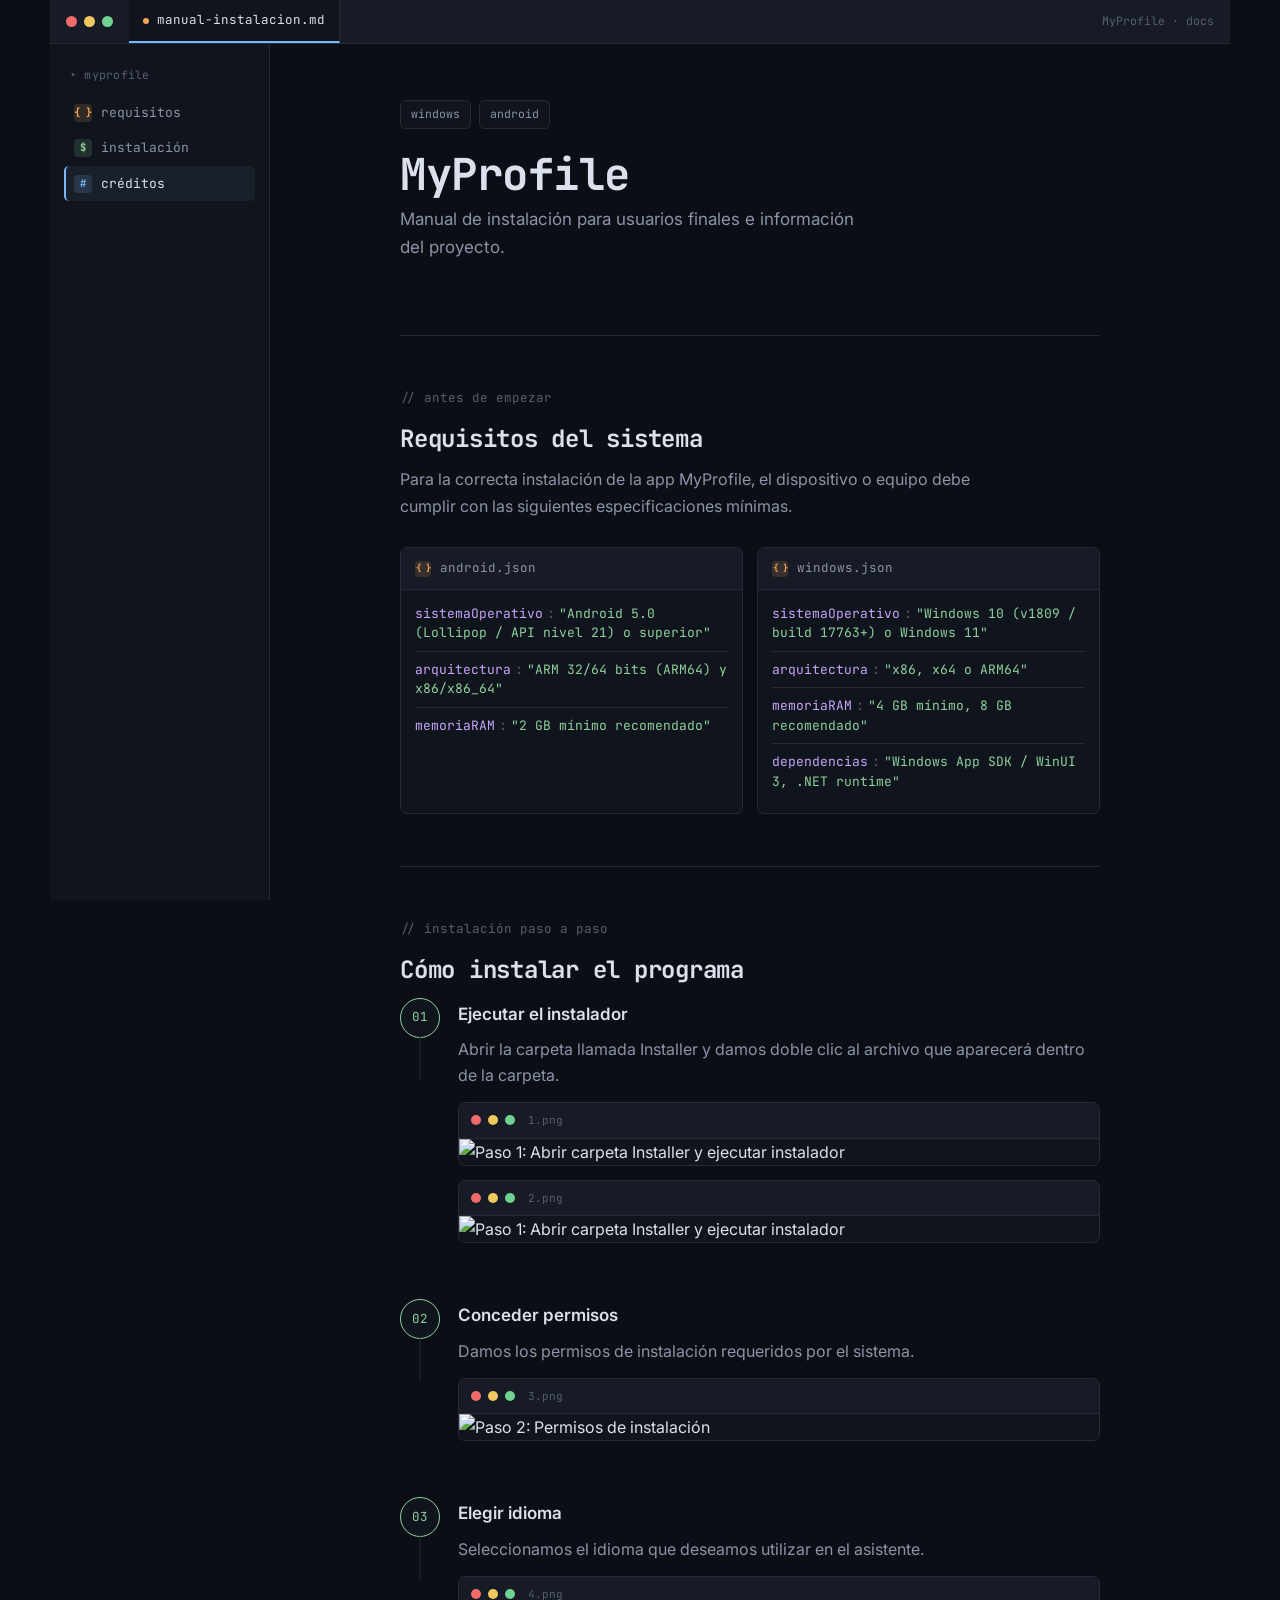
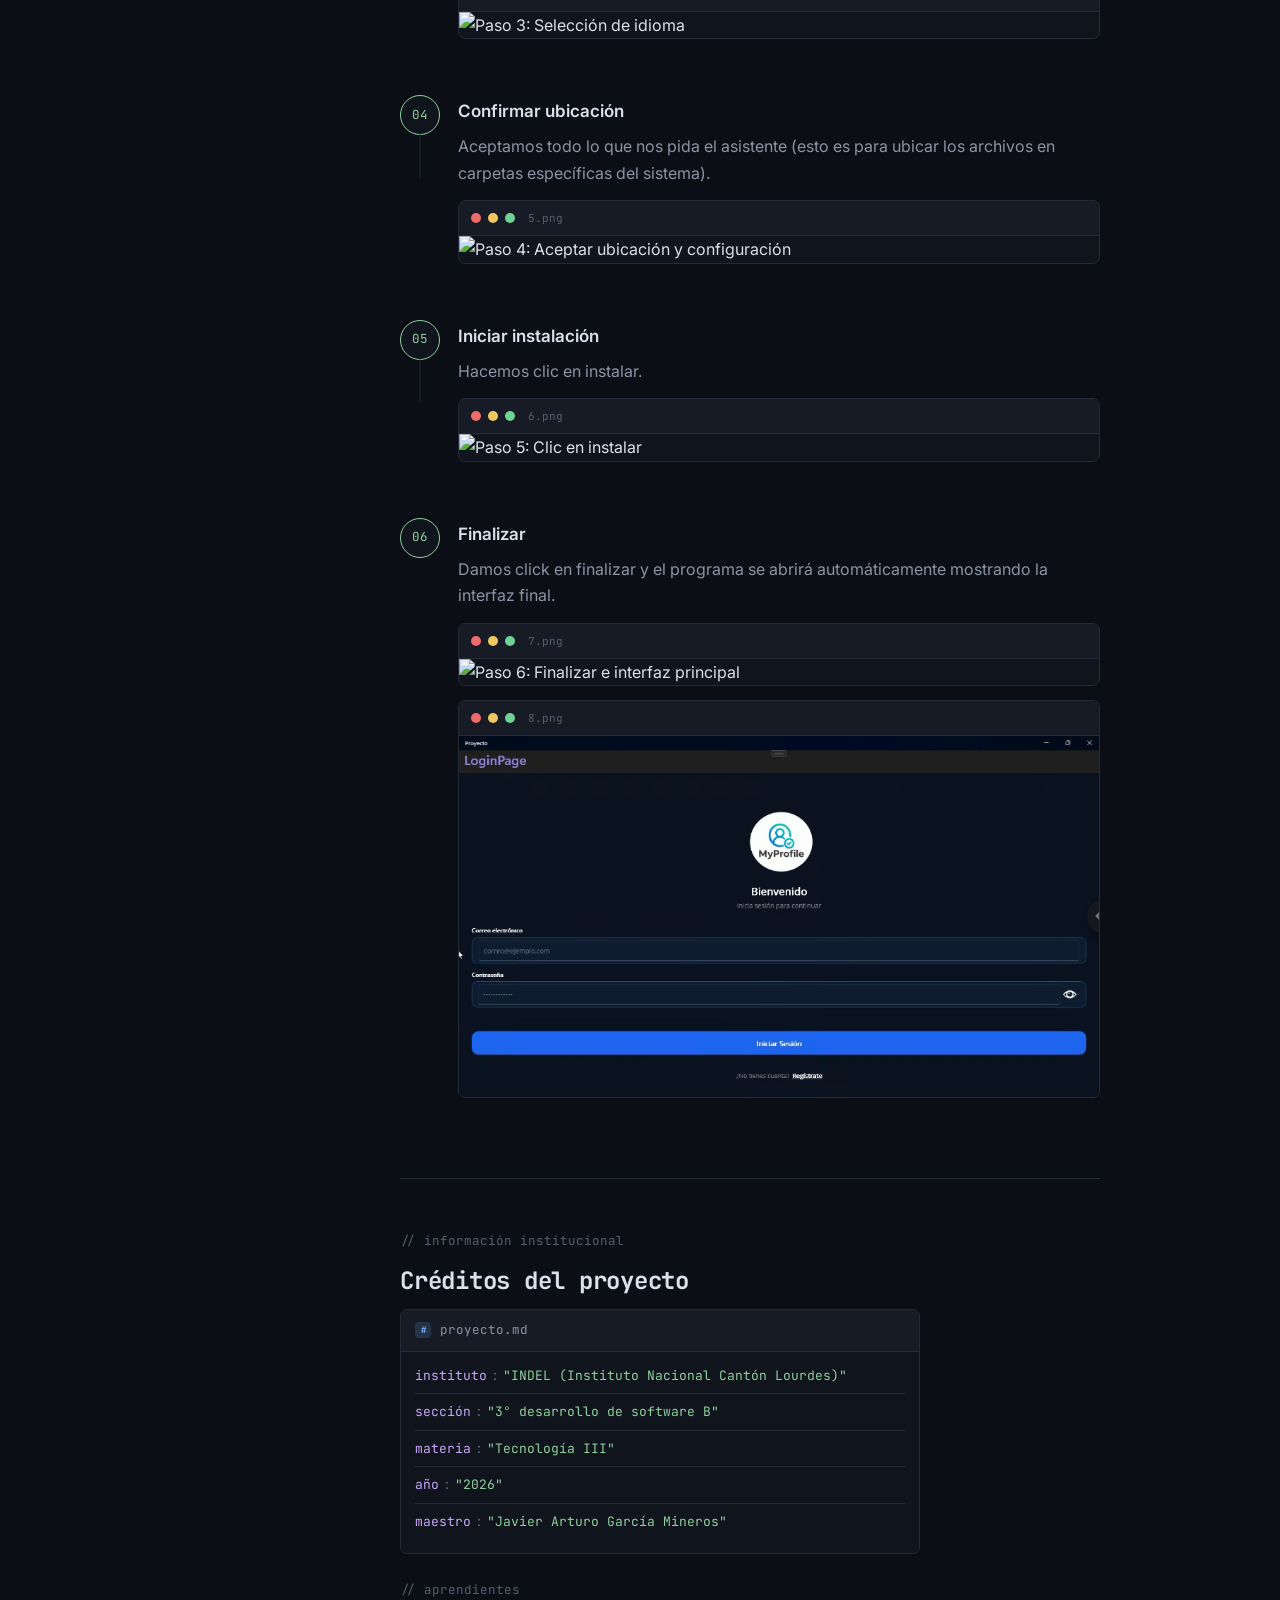
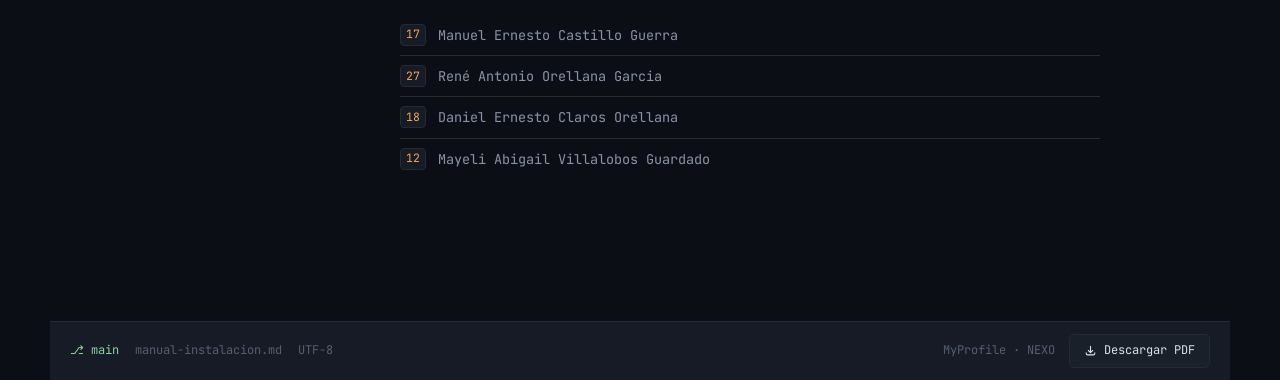
==== manual-instalacion/index.html @ 39869431 "Manuales MyProfile: documentación publicable para GitHub Pages" ====
<!DOCTYPE html>
<html lang="es">
<head>
<meta charset="UTF-8">
<meta name="viewport" content="width=device-width, initial-scale=1.0">
<title>MyProfile — Manual de instalación</title>
<link rel="preconnect" href="https://fonts.googleapis.com">
<link href="https://fonts.googleapis.com/css2?family=Inter:wght@400;500;600;700&family=JetBrains+Mono:wght@400;500;600;700&display=swap" rel="stylesheet">
<style>
  :root{
    --bg: #0b0e14;
    --panel: #10141c;
    --panel-2: #161b25;
    --panel-3: #1a2029;
    --border: #232a38;
    --text: #dbe1ec;
    --text-dim: #8b94a7;
    --text-dimmer: #565f72;
    --purple: #c8a6fa;
    --green: #8fd19e;
    --blue: #7ab8ff;
    --orange: #f2a65a;
    --red-dot: #ef6b6b;
    --yellow-dot: #f0c95e;
    --green-dot: #6fd192;
    --radius: 7px;
  }
  *{box-sizing:border-box;}
  html{scroll-behavior:smooth;}
  @media (prefers-reduced-motion: reduce){
    html{scroll-behavior:auto;}
    *{animation-duration:0.01ms !important; animation-iteration-count:1 !important; transition-duration:0.01ms !important;}
  }
  body{
    margin:0;
    background:var(--bg);
    color:var(--text);
    font-family:'Inter', sans-serif;
    font-size:16px;
    line-height:1.65;
    -webkit-font-smoothing:antialiased;
  }
  a{color:var(--blue);}
  code, .mono{font-family:'JetBrains Mono', monospace;}
  ::selection{background:rgba(122,184,255,.25); color:#fff;}

  /* ---- Scroll progress ---- */
  .scroll-progress{
    position:fixed; top:0; left:0; height:2px; width:0%;
    background:linear-gradient(90deg, var(--blue), var(--purple));
    z-index:10000;
    transition:width .08s linear;
  }

  /* ---- IDE shell ---- */
  .ide{max-width:1180px; margin:0 auto;}

  .titlebar{
    display:flex; align-items:center; gap:16px;
    padding:0 16px;
    height:44px;
    background:var(--panel-2);
    border-bottom:1px solid var(--border);
  }
  .traffic-lights{display:flex; gap:7px; flex:none;}
  .traffic-lights span{width:11px; height:11px; border-radius:50%; display:block;}
  .traffic-lights span:nth-child(1){background:var(--red-dot);}
  .traffic-lights span:nth-child(2){background:var(--yellow-dot);}
  .traffic-lights span:nth-child(3){background:var(--green-dot);}
  .tabs{display:flex; height:100%; flex:1; min-width:0;}
  .tab{
    display:flex; align-items:center; gap:8px;
    padding:0 14px;
    height:100%;
    font-family:'JetBrains Mono', monospace;
    font-size:12.5px;
    color:var(--text-dim);
    border-right:1px solid var(--border);
    white-space:nowrap;
  }
  .tab.active{color:var(--text); background:var(--panel); border-bottom:2px solid var(--blue);}
  .tab-dot{width:6px; height:6px; border-radius:50%; background:var(--orange); flex:none;}
  .titlebar-meta{
    margin-left:auto; flex:none;
    font-family:'JetBrains Mono', monospace;
    font-size:11.5px;
    color:var(--text-dimmer);
    white-space:nowrap;
  }
  @media (max-width:640px){.titlebar-meta{display:none;}}

  .ide-body{
    display:grid;
    grid-template-columns: 220px minmax(0,1fr);
  }
  @media (max-width: 900px){
    .ide-body{grid-template-columns: 1fr;}
  }

  /* ---- Explorer (sidebar) ---- */
  .explorer{
    position:sticky;
    top:44px;
    align-self:start;
    height:calc(100vh - 44px);
    overflow-y:auto;
    padding:22px 14px;
    background:var(--panel);
    border-right:1px solid var(--border);
  }
  @media (max-width: 900px){
    .explorer{
      position:static; height:auto;
      border-right:none; border-bottom:1px solid var(--border);
      padding:12px 16px; display:flex; align-items:center; gap:10px;
      overflow-x:auto;
    }
    .explorer-title{display:none;}
    .file-list{display:flex; gap:4px; flex:none;}
  }
  .explorer-title{
    font-family:'JetBrains Mono', monospace;
    font-size:11.5px;
    letter-spacing:.02em;
    color:var(--text-dimmer);
    margin:0 0 10px 6px;
  }
  .file-list{list-style:none; margin:0; padding:0;}
  .file-link{
    display:flex; align-items:center; gap:9px;
    padding:7px 8px;
    border-radius:5px;
    color:var(--text-dim);
    text-decoration:none;
    font-family:'JetBrains Mono', monospace;
    font-size:13px;
    white-space:nowrap;
    border-left:2px solid transparent;
  }
  .file-link:hover{background:var(--panel-3); color:var(--text);}
  .file-link.active{background:var(--panel-3); color:var(--text); border-left-color:var(--blue);}
  .file-icon{
    display:inline-flex; align-items:center; justify-content:center;
    width:18px; height:18px; border-radius:4px;
    font-size:10.5px; font-weight:700;
    flex:none;
  }
  .file-icon.json{background:rgba(242,166,90,.15); color:var(--orange);}
  .file-icon.sh{background:rgba(143,209,158,.15); color:var(--green);}
  .file-icon.md{background:rgba(122,184,255,.15); color:var(--blue);}

  /* ---- Main column ---- */
  main{padding:0 32px 90px; min-width:0;}
  .content{max-width:700px; margin:0 auto;}

  /* ---- Hero ---- */
  .hero{padding:56px 0 44px; border-bottom:1px solid var(--border);}
  .hero-badges{display:flex; gap:8px; margin-bottom:22px;}
  .badge{
    font-family:'JetBrains Mono', monospace;
    font-size:11.5px;
    padding:4px 10px;
    border-radius:5px;
    border:1px solid var(--border);
    background:var(--panel);
    color:var(--text-dim);
  }
  .hero h1{
    font-family:'JetBrains Mono', monospace;
    font-size:44px;
    line-height:1.05;
    margin:0 0 8px;
    font-weight:700;
    letter-spacing:-0.01em;
  }
  .hero .sub{
    font-size:17px;
    color:var(--text-dim);
    margin:0 0 30px;
    max-width:480px;
  }

  /* ---- Terminal (hero) ---- */
  .terminal{
    border:1px solid var(--border);
    border-radius:var(--radius);
    background:var(--panel);
    overflow:hidden;
    max-width:560px;
  }
  .terminal-bar{
    display:flex; align-items:center; gap:8px;
    padding:9px 12px;
    background:var(--panel-2);
    border-bottom:1px solid var(--border);
  }
  .tl{width:10px; height:10px; border-radius:50%; display:block;}
  .tl.red{background:var(--red-dot);}
  .tl.yellow{background:var(--yellow-dot);}
  .tl.green{background:var(--green-dot);}
  .terminal-title{
    margin-left:6px;
    font-family:'JetBrains Mono', monospace;
    font-size:11.5px;
    color:var(--text-dimmer);
  }
  .terminal-body{padding:16px 16px 18px; font-family:'JetBrains Mono', monospace; font-size:13.5px;}
  .terminal-body .line{color:var(--text-dim); min-height:1.4em;}
  .terminal-body .prompt{color:var(--green);}
  .cursor{display:inline-block; width:7px; height:14px; background:var(--text); margin-left:2px; vertical-align:-2px; animation:blink 1s step-end infinite;}
  @keyframes blink{50%{opacity:0;}}
  .progress-row{display:flex; align-items:center; gap:10px; margin-top:10px;}
  .progress-track{flex:1; height:6px; border-radius:3px; background:var(--panel-3); overflow:hidden;}
  .progress-fill{height:100%; width:0%; background:linear-gradient(90deg, var(--blue), var(--purple)); transition:width 1.1s ease;}
  .progress-label{color:var(--text-dimmer); font-size:12px; width:34px; text-align:right;}
  .terminal-body .result{color:var(--green); margin-top:10px;}

  /* ---- Sections ---- */
  section{padding:52px 0; border-bottom:1px solid var(--border);}
  section:last-of-type{border-bottom:none;}
  .comment{
    font-family:'JetBrains Mono', monospace;
    font-size:12.5px;
    color:var(--text-dimmer);
    margin:0 0 10px;
  }
  h2{
    font-family:'JetBrains Mono', monospace;
    font-size:24px;
    margin:0 0 8px;
    font-weight:700;
    letter-spacing:-0.01em;
  }
  .section-intro{color:var(--text-dim); margin:0 0 28px; max-width:580px;}
  p{margin:0 0 14px;}

  /* ---- Manifest / JSON-style cards ---- */
  .manifest{
    display:grid;
    grid-template-columns: 1fr 1fr;
    gap:14px;
  }
  @media (max-width:640px){.manifest{grid-template-columns:1fr;}}
  .manifest-file{
    background:var(--panel);
    border:1px solid var(--border);
    border-radius:var(--radius);
    overflow:hidden;
  }
  .manifest-head{
    display:flex; align-items:center; gap:9px;
    padding:10px 14px;
    background:var(--panel-2);
    border-bottom:1px solid var(--border);
    font-family:'JetBrains Mono', monospace;
    font-size:12.5px;
    color:var(--text-dim);
  }
  .file-icon.sm{width:16px; height:16px; font-size:9px;}
  .kv-list{margin:0; padding:14px; list-style:none;}
  .kv-list li{
    padding:8px 0;
    border-top:1px solid var(--border);
    font-family:'JetBrains Mono', monospace;
    font-size:13px;
    line-height:1.5;
  }
  .kv-list li:first-child{border-top:none; padding-top:0;}
  .key{color:var(--purple);}
  .colon{color:var(--text-dimmer); margin:0 4px;}
  .val{color:var(--green);}

  .manifest.single{grid-template-columns:1fr; max-width:520px;}

  /* ---- Team list (créditos) ---- */
  .team-list{list-style:none; margin:14px 0 0; padding:0; font-family:'JetBrains Mono', monospace; font-size:13.5px;}
  .team-list li{
    display:flex; align-items:center; gap:12px;
    padding:9px 0;
    border-top:1px solid var(--border);
    color:var(--text-dim);
  }
  .team-list li:first-child{border-top:none;}
  .team-num{
    display:inline-flex; align-items:center; justify-content:center;
    min-width:26px; height:22px; padding:0 4px;
    border-radius:4px;
    background:var(--panel-2);
    border:1px solid var(--border);
    color:var(--orange);
    font-size:11.5px;
  }

  /* ---- Pipeline / steps ---- */
  .pipeline{position:relative; margin-top:6px;}
  .step{
    display:grid;
    grid-template-columns: 40px 1fr;
    gap:18px;
    padding:28px 0;
    position:relative;
  }
  .step:first-child{padding-top:0;}
  .step-node{
    position:relative;
    width:40px; height:40px;
    border-radius:50%;
    border:1px solid var(--border);
    background:var(--panel);
    display:flex; align-items:center; justify-content:center;
    z-index:1;
  }
  .step-node::after{
    content:"";
    position:absolute;
    top:100%; left:50%; transform:translateX(-50%);
    width:1px; height:44px;
    background:var(--border);
  }
  .step:last-child .step-node::after{display:none;}
  .step-index{
    font-family:'JetBrains Mono', monospace;
    font-size:12.5px;
    color:var(--text-dimmer);
  }
  .step.seen .step-node{border-color:var(--green);}
  .step.seen .step-index{color:var(--green);}
  .step-body h4{
    margin:2px 0 8px;
    font-size:17px;
    font-weight:600;
  }
  .step-body p{color:var(--text-dim);}

  .shot{
    border:1px solid var(--border);
    border-radius:var(--radius);
    overflow:hidden;
    margin-top:14px;
    background:var(--panel);
  }
  .shot-bar{
    display:flex; align-items:center; gap:7px;
    padding:8px 12px;
    background:var(--panel-2);
    border-bottom:1px solid var(--border);
  }
  .shot-name{
    margin-left:6px;
    font-family:'JetBrains Mono', monospace;
    font-size:11px;
    color:var(--text-dimmer);
  }
  .zoomable-img{
    display:block;
    width:100%;
    height:auto;
    cursor:zoom-in;
    transition:opacity .2s ease;
  }
  .zoomable-img:hover{opacity:.92;}

  /* ---- Lightbox Modal ---- */
  .modal{
    display:none;
    position:fixed;
    z-index:9999;
    left:0; top:0;
    width:100%; height:100%;
    background-color:rgba(6, 8, 12, 0.92);
    backdrop-filter:blur(5px);
    padding:20px;
    align-items:center;
    justify-content:center;
    flex-direction:column;
  }
  .modal-frame{
    max-width:90%; max-height:85vh;
    border:1px solid var(--border);
    border-radius:var(--radius);
    overflow:hidden;
    box-shadow:0 12px 40px rgba(0,0,0,0.8);
    animation:zoomAnim 0.2s ease-out;
    background:var(--panel);
    display:flex; flex-direction:column;
  }
  .modal-bar{display:flex; align-items:center; gap:7px; padding:8px 12px; background:var(--panel-2); border-bottom:1px solid var(--border);}
  .modal-content{max-width:100%; max-height:78vh; display:block;}
  .modal-caption{
    padding:10px 14px;
    color:var(--text-dimmer);
    font-family:'JetBrains Mono', monospace;
    font-size:12px;
  }
  .modal-close{
    position:absolute;
    top:20px;
    right:30px;
    color:var(--text);
    font-size:30px;
    font-weight:bold;
    cursor:pointer;
  }
  @keyframes zoomAnim{
    from {transform:scale(0.94); opacity:0;}
    to {transform:scale(1); opacity:1;}
  }

  /* ---- Status bar (footer) ---- */
  .statusbar{
    max-width:1180px; margin:0 auto;
    display:flex; justify-content:space-between; align-items:center;
    flex-wrap:wrap; gap:12px;
    padding:12px 20px;
    background:var(--panel-2);
    border-top:1px solid var(--border);
    font-family:'JetBrains Mono', monospace;
    font-size:12px;
    color:var(--text-dimmer);
  }
  .statusbar-left{display:flex; gap:16px; flex-wrap:wrap;}
  .statusbar-left .branch{color:var(--green);}
  .statusbar-right{display:flex; align-items:center; gap:14px;}
  .btn-download{
    display:inline-flex;
    align-items:center;
    gap:7px;
    padding:6px 14px;
    background:var(--panel-3);
    color:var(--text);
    border:1px solid var(--border);
    border-radius:5px;
    text-decoration:none;
    font-family:'JetBrains Mono', monospace;
    font-size:12px;
    transition:all 0.15s ease;
  }
  .btn-download:hover{
    background:var(--blue);
    color:#0b0e14;
    border-color:var(--blue);
  }
  .btn-download svg{width:13px; height:13px;}
</style>
</head>
<body>

<div class="scroll-progress" id="scrollProgress"></div>

<div class="ide">
  <div class="titlebar">
    <div class="traffic-lights"><span></span><span></span><span></span></div>
    <div class="tabs">
      <div class="tab active"><span class="tab-dot"></span>manual-instalacion.md</div>
    </div>
    <div class="titlebar-meta">MyProfile · docs</div>
  </div>

  <div class="ide-body">
    <aside class="explorer">
      <p class="explorer-title">▸ myprofile</p>
      <ul class="file-list">
        <li><a href="#requisitos" class="file-link"><span class="file-icon json">{ }</span>requisitos</a></li>
        <li><a href="#instalacion" class="file-link"><span class="file-icon sh">$</span>instalación</a></li>
        <li><a href="#creditos" class="file-link"><span class="file-icon md">#</span>créditos</a></li>
      </ul>
    </aside>

    <main>
      <div class="content">

        <div class="hero">
          <div class="hero-badges">
            <span class="badge">windows</span>
            <span class="badge">android</span>
          </div>
          <h1>MyProfile</h1>
          <p class="sub">Manual de instalación para usuarios finales e información del proyecto.</p>
        </div>

        <!-- REQUISITOS -->
        <section id="requisitos">
          <p class="comment">// antes de empezar</p>
          <h2>Requisitos del sistema</h2>
          <p class="section-intro">Para la correcta instalación de la app MyProfile, el dispositivo o equipo debe cumplir con las siguientes especificaciones mínimas.</p>

          <div class="manifest">
            <div class="manifest-file">
              <div class="manifest-head"><span class="file-icon json sm">{ }</span>android.json</div>
              <ul class="kv-list">
                <li><span class="key">sistemaOperativo</span><span class="colon">:</span><span class="val">"Android 5.0 (Lollipop / API nivel 21) o superior"</span></li>
                <li><span class="key">arquitectura</span><span class="colon">:</span><span class="val">"ARM 32/64 bits (ARM64) y x86/x86_64"</span></li>
                <li><span class="key">memoriaRAM</span><span class="colon">:</span><span class="val">"2 GB mínimo recomendado"</span></li>
              </ul>
            </div>
            <div class="manifest-file">
              <div class="manifest-head"><span class="file-icon json sm">{ }</span>windows.json</div>
              <ul class="kv-list">
                <li><span class="key">sistemaOperativo</span><span class="colon">:</span><span class="val">"Windows 10 (v1809 / build 17763+) o Windows 11"</span></li>
                <li><span class="key">arquitectura</span><span class="colon">:</span><span class="val">"x86, x64 o ARM64"</span></li>
                <li><span class="key">memoriaRAM</span><span class="colon">:</span><span class="val">"4 GB mínimo, 8 GB recomendado"</span></li>
                <li><span class="key">dependencias</span><span class="colon">:</span><span class="val">"Windows App SDK / WinUI 3, .NET runtime"</span></li>
              </ul>
            </div>
          </div>
        </section>

        <!-- INSTALACIÓN -->
        <section id="instalacion">
          <p class="comment">// instalación paso a paso</p>
          <h2>Cómo instalar el programa</h2>

          <div class="pipeline">

            <div class="step">
              <div class="step-node"><span class="step-index">01</span></div>
              <div class="step-body">
                <h4>Ejecutar el instalador</h4>
                <p>Abrir la carpeta llamada Installer y damos doble clic al archivo que aparecerá dentro de la carpeta.</p>
                <div class="shot">
                  <div class="shot-bar"><span class="tl red"></span><span class="tl yellow"></span><span class="tl green"></span><span class="shot-name">1.png</span></div>
                  <img src="./imagenes/1.png" alt="Paso 1: Abrir carpeta Installer y ejecutar instalador" class="zoomable-img" onclick="openModal(this)">
                </div>
                <div class="shot">
                  <div class="shot-bar"><span class="tl red"></span><span class="tl yellow"></span><span class="tl green"></span><span class="shot-name">2.png</span></div>
                  <img src="./imagenes/2.png" alt="Paso 1: Abrir carpeta Installer y ejecutar instalador" class="zoomable-img" onclick="openModal(this)">
                </div>
              </div>
            </div>

            <div class="step">
              <div class="step-node"><span class="step-index">02</span></div>
              <div class="step-body">
                <h4>Conceder permisos</h4>
                <p>Damos los permisos de instalación requeridos por el sistema.</p>
                <div class="shot">
                  <div class="shot-bar"><span class="tl red"></span><span class="tl yellow"></span><span class="tl green"></span><span class="shot-name">3.png</span></div>
                  <img src="./imagenes/3.png" alt="Paso 2: Permisos de instalación" class="zoomable-img" onclick="openModal(this)">
                </div>
              </div>
            </div>

            <div class="step">
              <div class="step-node"><span class="step-index">03</span></div>
              <div class="step-body">
                <h4>Elegir idioma</h4>
                <p>Seleccionamos el idioma que deseamos utilizar en el asistente.</p>
                <div class="shot">
                  <div class="shot-bar"><span class="tl red"></span><span class="tl yellow"></span><span class="tl green"></span><span class="shot-name">4.png</span></div>
                  <img src="./imagenes/4.png" alt="Paso 3: Selección de idioma" class="zoomable-img" onclick="openModal(this)">
                </div>
              </div>
            </div>

            <div class="step">
              <div class="step-node"><span class="step-index">04</span></div>
              <div class="step-body">
                <h4>Confirmar ubicación</h4>
                <p>Aceptamos todo lo que nos pida el asistente (esto es para ubicar los archivos en carpetas específicas del sistema).</p>
                <div class="shot">
                  <div class="shot-bar"><span class="tl red"></span><span class="tl yellow"></span><span class="tl green"></span><span class="shot-name">5.png</span></div>
                  <img src="./imagenes/5.png" alt="Paso 4: Aceptar ubicación y configuración" class="zoomable-img" onclick="openModal(this)">
                </div>
              </div>
            </div>

            <div class="step">
              <div class="step-node"><span class="step-index">05</span></div>
              <div class="step-body">
                <h4>Iniciar instalación</h4>
                <p>Hacemos clic en instalar.</p>
                <div class="shot">
                  <div class="shot-bar"><span class="tl red"></span><span class="tl yellow"></span><span class="tl green"></span><span class="shot-name">6.png</span></div>
                  <img src="./imagenes/6.png" alt="Paso 5: Clic en instalar" class="zoomable-img" onclick="openModal(this)">
                </div>
              </div>
            </div>

            <div class="step">
              <div class="step-node"><span class="step-index">06</span></div>
              <div class="step-body">
                <h4>Finalizar</h4>
                <p>Damos click en finalizar y el programa se abrirá automáticamente mostrando la interfaz final.</p>
                <div class="shot">
                  <div class="shot-bar"><span class="tl red"></span><span class="tl yellow"></span><span class="tl green"></span><span class="shot-name">7.png</span></div>
                  <img src="./imagenes/7.png" alt="Paso 6: Finalizar e interfaz principal" class="zoomable-img" onclick="openModal(this)">
                </div>
                <div class="shot">
                  <div class="shot-bar"><span class="tl red"></span><span class="tl yellow"></span><span class="tl green"></span><span class="shot-name">8.png</span></div>
                  <img src="./imagenes/8.png" alt="Paso 1: Abrir carpeta Installer y ejecutar instalador" class="zoomable-img" onclick="openModal(this)">
                </div>
              </div>
            </div>

          </div>
        </section>

        <!-- CRÉDITOS -->
        <section id="creditos">
          <p class="comment">// información institucional</p>
          <h2>Créditos del proyecto</h2>

          <div class="manifest single">
            <div class="manifest-file">
              <div class="manifest-head"><span class="file-icon md sm">#</span>proyecto.md</div>
              <ul class="kv-list">
                <li><span class="key">instituto</span><span class="colon">:</span><span class="val">"INDEL (Instituto Nacional Cantón Lourdes)"</span></li>
                <li><span class="key">sección</span><span class="colon">:</span><span class="val">"3° desarrollo de software B"</span></li>
                <li><span class="key">materia</span><span class="colon">:</span><span class="val">"Tecnología III"</span></li>
                <li><span class="key">año</span><span class="colon">:</span><span class="val">"2026"</span></li>
                <li><span class="key">maestro</span><span class="colon">:</span><span class="val">"Javier Arturo García Mineros"</span></li>
              </ul>
            </div>
          </div>

          <p class="comment" style="margin-top:26px;">// aprendientes</p>
          <ul class="team-list">
            <li><span class="team-num">17</span>Manuel Ernesto Castillo Guerra</li>
            <li><span class="team-num">27</span>René Antonio Orellana Garcia</li>
            <li><span class="team-num">18</span>Daniel Ernesto Claros Orellana</li>
            <li><span class="team-num">12</span>Mayeli Abigail Villalobos Guardado</li>
          </ul>
        </section>

      </div>
    </main>
  </div>
</div>

<!-- STATUS BAR -->
<footer class="statusbar">
  <div class="statusbar-left">
    <span class="branch">⎇ main</span>
    <span>manual-instalacion.md</span>
    <span>UTF-8</span>
  </div>
  <div class="statusbar-right">
    <span>MyProfile · NEXO</span>
    <a href="archivos/manual.pdf" download="Manual_Instalacion_MyProfile.pdf" class="btn-download">
      <svg fill="none" stroke="currentColor" stroke-width="2" viewBox="0 0 24 24"><path stroke-linecap="round" stroke-linejoin="round" d="M4 16v1a3 3 0 003 3h10a3 3 0 003-3v-1m-4-4l-4 4m0 0l-4-4m4 4V4"></path></svg>
      Descargar PDF
    </a>
  </div>
</footer>

<!-- MODAL PARA AGRANDAR IMÁGENES -->
<div id="imgModal" class="modal" onclick="closeModal()">
  <span class="modal-close" onclick="closeModal()">&times;</span>
  <div class="modal-frame" onclick="event.stopPropagation()">
    <div class="modal-bar"><span class="tl red"></span><span class="tl yellow"></span><span class="tl green"></span></div>
    <img class="modal-content" id="modalImg" alt="Imagen ampliada">
    <div id="modalCaption" class="modal-caption"></div>
  </div>
</div>

<script>
  // Control de Modal de imágenes
  function openModal(imgElement) {
    const modal = document.getElementById("imgModal");
    const modalImg = document.getElementById("modalImg");
    const captionText = document.getElementById("modalCaption");
    modal.style.display = "flex";
    modalImg.src = imgElement.src;
    captionText.innerHTML = imgElement.alt;
  }

  function closeModal() {
    document.getElementById("imgModal").style.display = "none";
  }

  document.addEventListener('keydown', function(e) {
    if (e.key === "Escape") {
      closeModal();
    }
  });

  // Resaltado de archivo activo en el explorador según el desplazamiento
  const links = document.querySelectorAll('.file-link');
  const sections = document.querySelectorAll('main section');
  const navObserver = new IntersectionObserver((entries)=>{
    entries.forEach(entry=>{
      const id = entry.target.getAttribute('id');
      const link = document.querySelector('.file-link[href="#'+id+'"]');
      if(!link) return;
      if(entry.isIntersecting){
        links.forEach(l=>l.classList.remove('active'));
        link.classList.add('active');
      }
    });
  }, {rootMargin:'-20% 0px -70% 0px'});
  sections.forEach(s=>navObserver.observe(s));

  // Nodo "completado" en el pipeline de instalación al hacer scroll
  const stepObserver = new IntersectionObserver((entries)=>{
    entries.forEach(entry=>{
      if(entry.isIntersecting){
        entry.target.classList.add('seen');
      }
    });
  }, {rootMargin:'0px 0px -30% 0px'});
  document.querySelectorAll('.step').forEach(s=>stepObserver.observe(s));

  // Barra de progreso de scroll
  const scrollBar = document.getElementById('scrollProgress');
  function updateScrollProgress(){
    const h = document.documentElement;
    const scrolled = (h.scrollTop) / (h.scrollHeight - h.clientHeight) * 100;
    scrollBar.style.width = (isFinite(scrolled) ? scrolled : 0) + '%';
  }
  document.addEventListener('scroll', updateScrollProgress);
  updateScrollProgress();

  // Animación de terminal en el hero (se ejecuta una sola vez)
  (function(){
    const reduced = window.matchMedia('(prefers-reduced-motion: reduce)').matches;
    const cmdEl = document.getElementById('typedCmd');
    const cursorEl = document.getElementById('cmdCursor');
    const progressRow = document.getElementById('progressRow');
    const progressFill = document.getElementById('progressFill');
    const progressLabel = document.getElementById('progressLabel');
    const resultEl = document.getElementById('terminalResult');
    const command = './MyProfile-Setup.exe --guia';

    if (reduced) {
      cmdEl.textContent = command;
      cursorEl.style.display = 'none';
      progressRow.style.display = 'flex';
      progressFill.style.width = '100%';
      progressLabel.textContent = '100%';
      resultEl.style.display = 'block';
      return;
    }

    let i = 0;
    function typeChar(){
      if(i < command.length){
        cmdEl.textContent += command.charAt(i);
        i++;
        setTimeout(typeChar, 38);
      } else {
        setTimeout(startProgress, 450);
      }
    }
    function startProgress(){
      cursorEl.style.display = 'none';
      progressRow.style.display = 'flex';
      requestAnimationFrame(()=>{ progressFill.style.width = '100%'; });
      let pct = 0;
      const interval = setInterval(()=>{
        pct = Math.min(100, pct + Math.round(8 + Math.random()*14));
        progressLabel.textContent = pct + '%';
        if(pct >= 100){
          clearInterval(interval);
          progressLabel.textContent = '100%';
          setTimeout(()=>{ resultEl.style.display = 'block'; }, 150);
        }
      }, 120);
    }
    setTimeout(typeChar, 500);
  })();
</script>
</body>
</html>
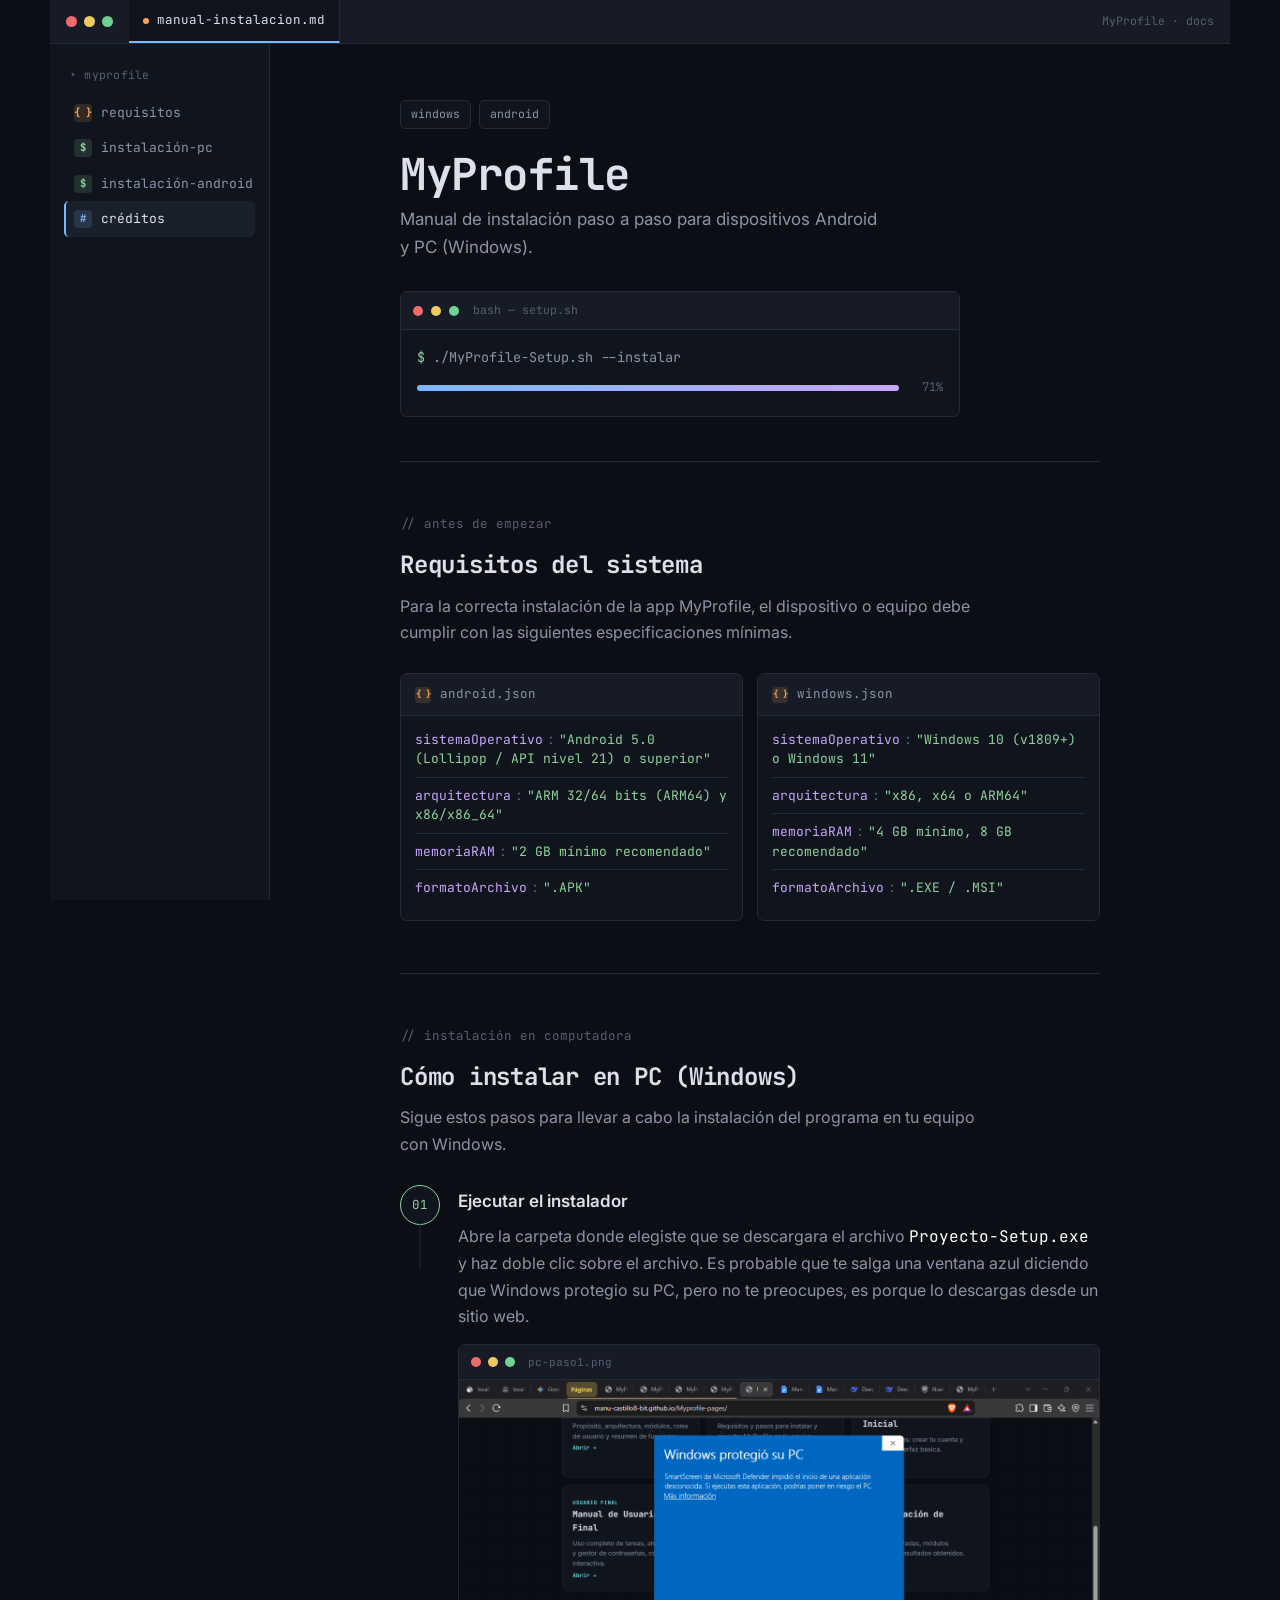
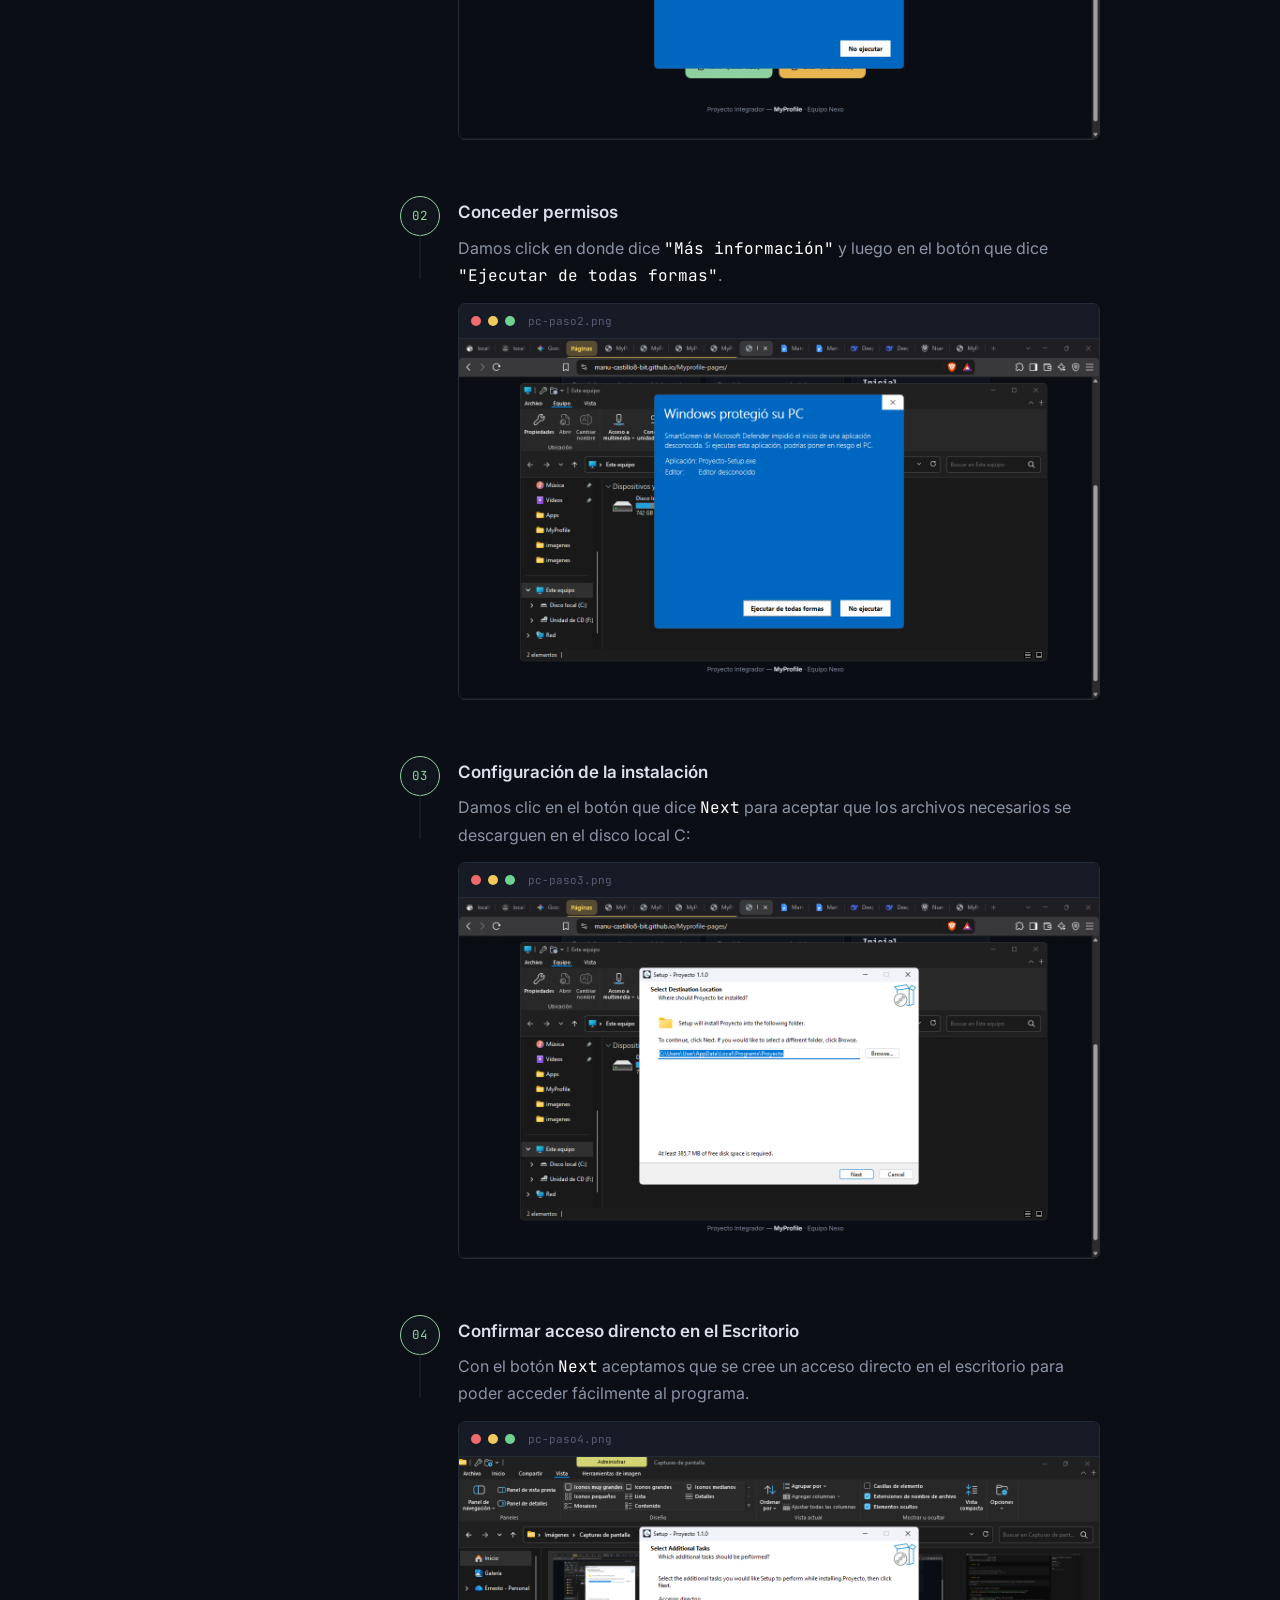
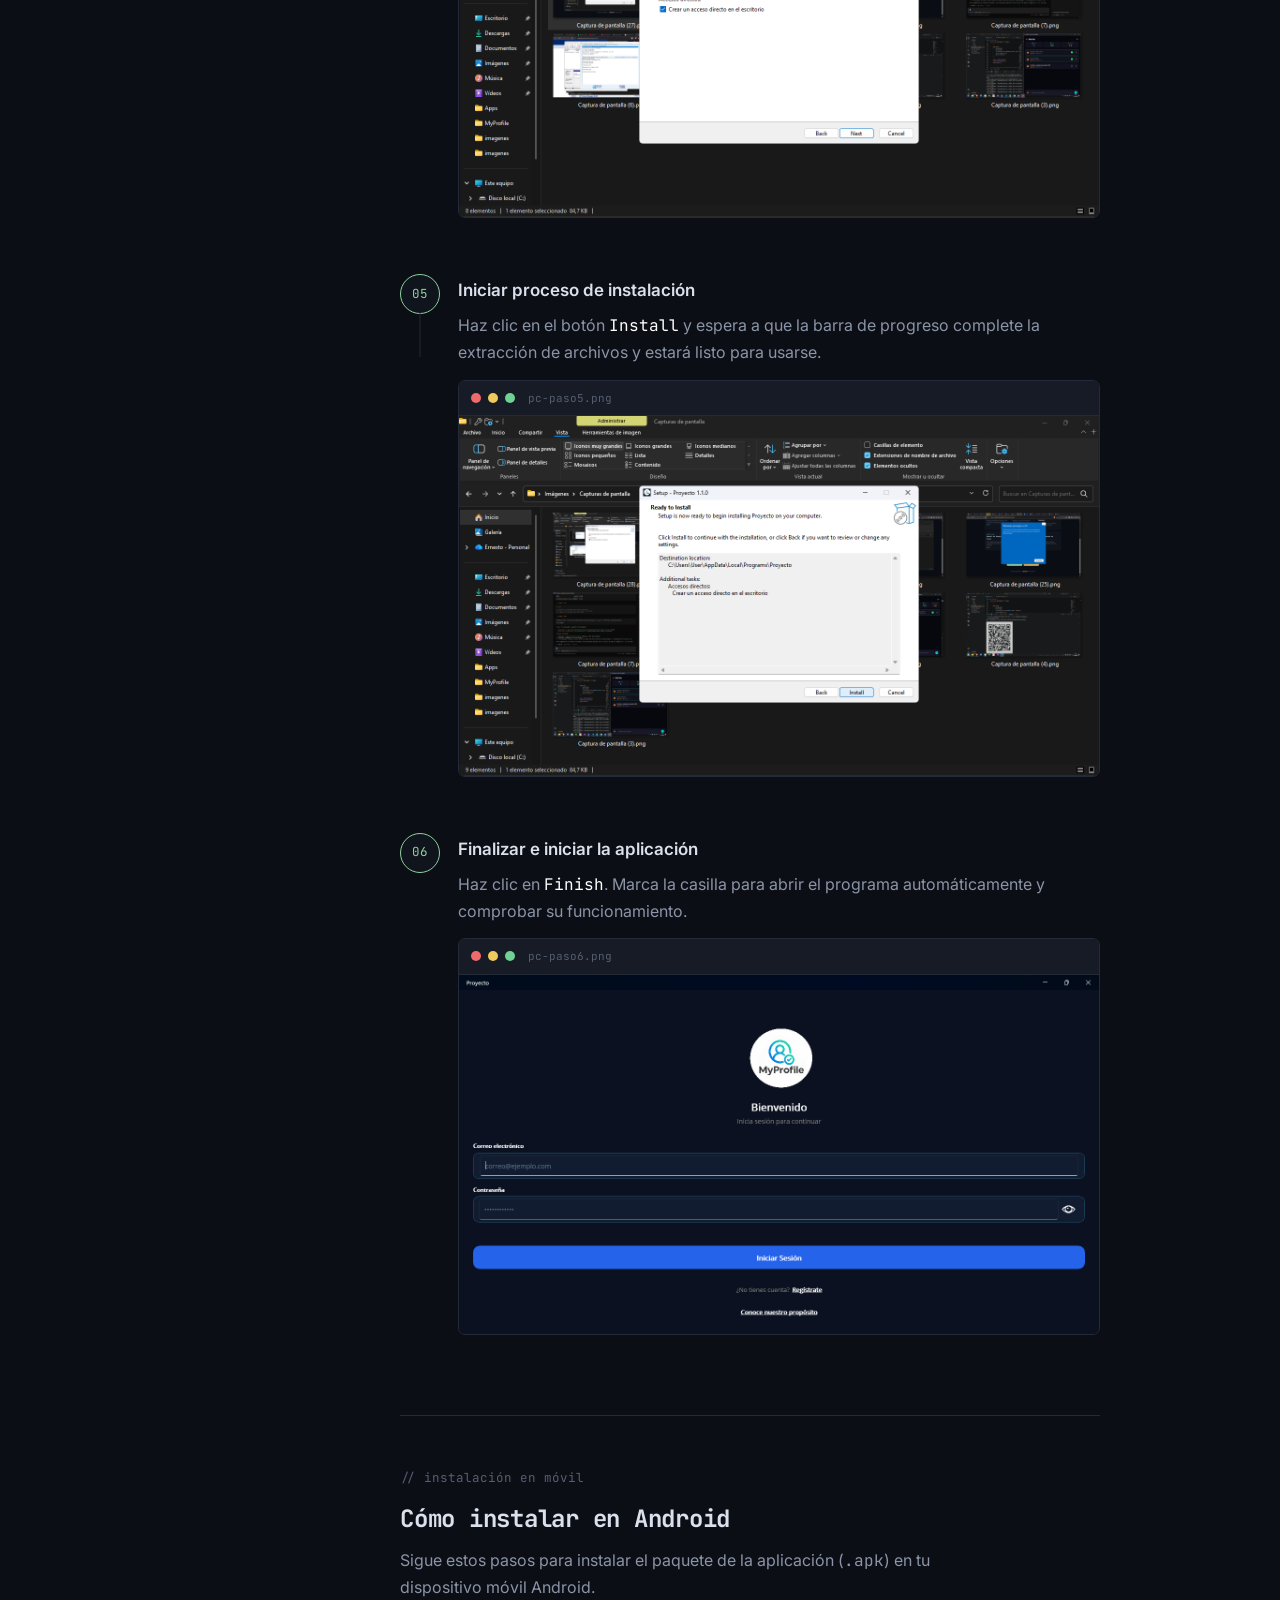
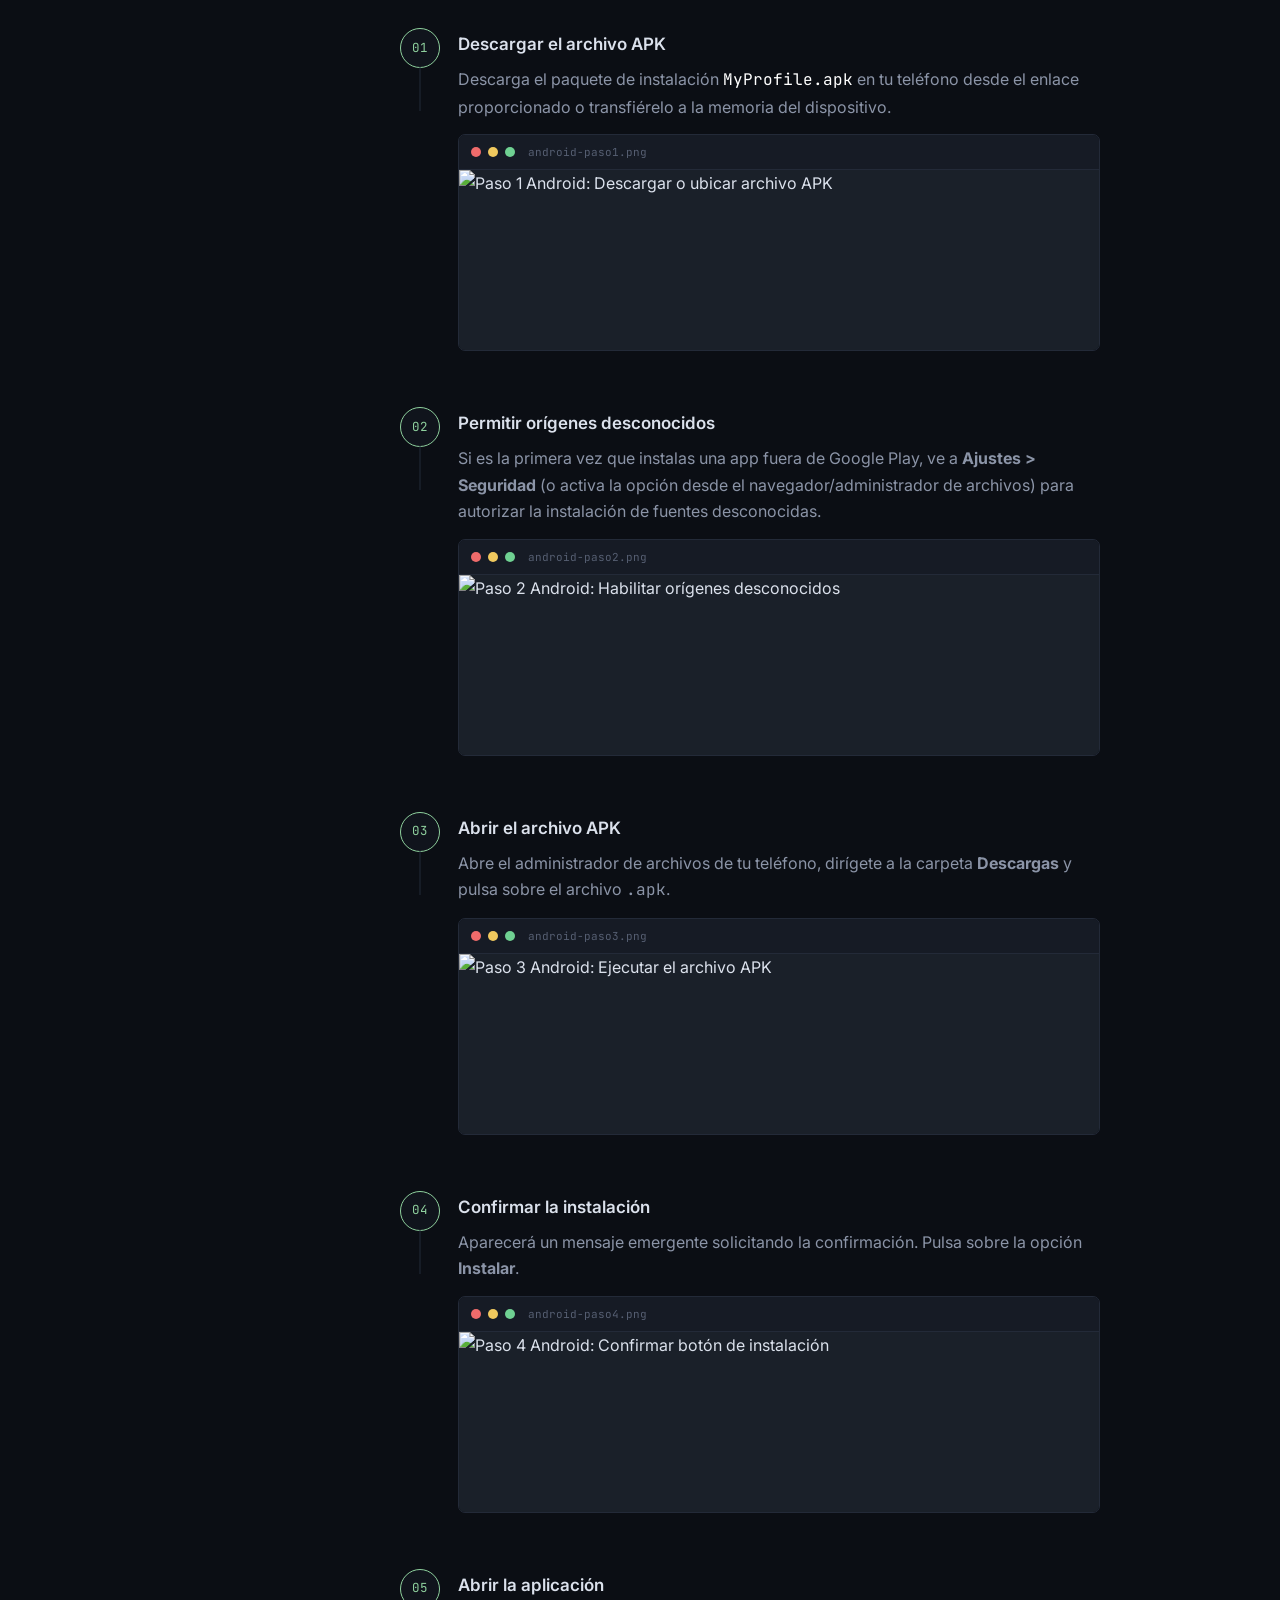
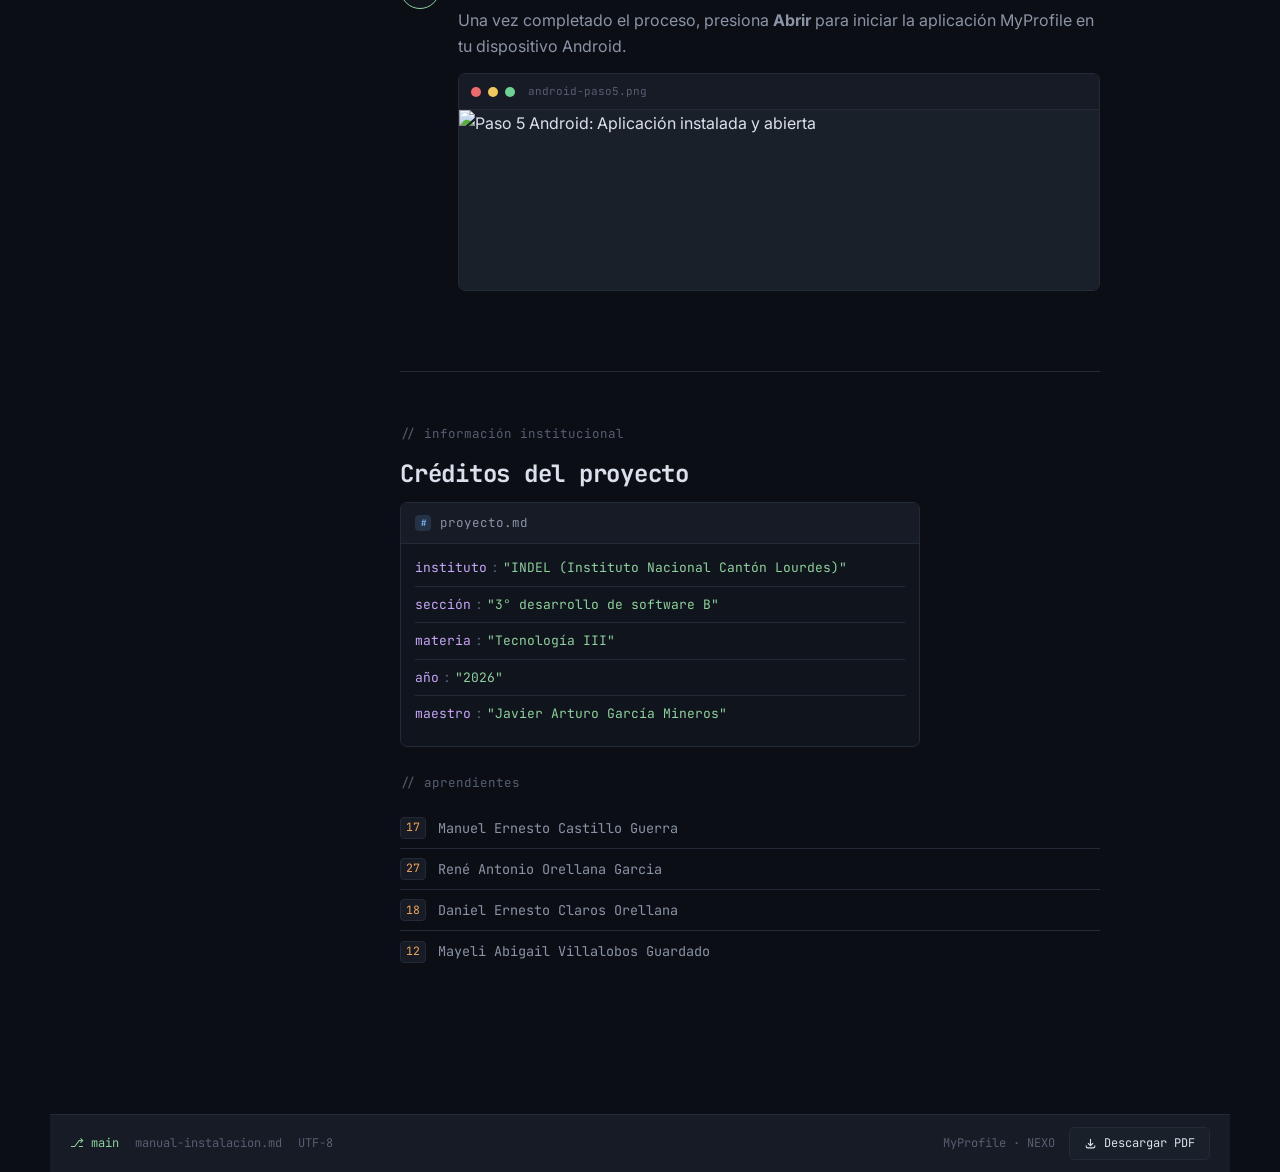
==== commit 63989988: "backup" ====
--- a/manual-instalacion/index.html
+++ b/manual-instalacion/index.html
@@ -355,8 +355,11 @@
     display:block;
     width:100%;
     height:auto;
+    min-height:180px;
+    background:var(--panel-3);
     cursor:zoom-in;
     transition:opacity .2s ease;
+    object-fit:cover;
   }
   .zoomable-img:hover{opacity:.92;}
 
@@ -461,7 +464,8 @@
       <p class="explorer-title">▸ myprofile</p>
       <ul class="file-list">
         <li><a href="#requisitos" class="file-link"><span class="file-icon json">{ }</span>requisitos</a></li>
-        <li><a href="#instalacion" class="file-link"><span class="file-icon sh">$</span>instalación</a></li>
+        <li><a href="#instalacion-pc" class="file-link"><span class="file-icon sh">$</span>instalación-pc</a></li>
+        <li><a href="#instalacion-android" class="file-link"><span class="file-icon sh">$</span>instalación-android</a></li>
         <li><a href="#creditos" class="file-link"><span class="file-icon md">#</span>créditos</a></li>
       </ul>
     </aside>
@@ -475,7 +479,22 @@
             <span class="badge">android</span>
           </div>
           <h1>MyProfile</h1>
-          <p class="sub">Manual de instalación para usuarios finales e información del proyecto.</p>
+          <p class="sub">Manual de instalación paso a paso para dispositivos Android y PC (Windows).</p>
+
+          <div class="terminal">
+            <div class="terminal-bar">
+              <span class="tl red"></span><span class="tl yellow"></span><span class="tl green"></span>
+              <span class="terminal-title">bash — setup.sh</span>
+            </div>
+            <div class="terminal-body">
+              <div class="line"><span class="prompt">$</span> <span id="typedCmd"></span><span class="cursor" id="cmdCursor"></span></div>
+              <div class="progress-row" id="progressRow" style="display:none;">
+                <div class="progress-track"><div class="progress-fill" id="progressFill"></div></div>
+                <div class="progress-label" id="progressLabel">0%</div>
+              </div>
+              <div class="result" id="terminalResult" style="display:none;">[✓] Guía de instalación lista para PC y Android</div>
+            </div>
+          </div>
         </div>
 
         <!-- REQUISITOS -->
@@ -491,24 +510,26 @@
                 <li><span class="key">sistemaOperativo</span><span class="colon">:</span><span class="val">"Android 5.0 (Lollipop / API nivel 21) o superior"</span></li>
                 <li><span class="key">arquitectura</span><span class="colon">:</span><span class="val">"ARM 32/64 bits (ARM64) y x86/x86_64"</span></li>
                 <li><span class="key">memoriaRAM</span><span class="colon">:</span><span class="val">"2 GB mínimo recomendado"</span></li>
+                <li><span class="key">formatoArchivo</span><span class="colon">:</span><span class="val">".APK"</span></li>
               </ul>
             </div>
             <div class="manifest-file">
               <div class="manifest-head"><span class="file-icon json sm">{ }</span>windows.json</div>
               <ul class="kv-list">
-                <li><span class="key">sistemaOperativo</span><span class="colon">:</span><span class="val">"Windows 10 (v1809 / build 17763+) o Windows 11"</span></li>
+                <li><span class="key">sistemaOperativo</span><span class="colon">:</span><span class="val">"Windows 10 (v1809+) o Windows 11"</span></li>
                 <li><span class="key">arquitectura</span><span class="colon">:</span><span class="val">"x86, x64 o ARM64"</span></li>
                 <li><span class="key">memoriaRAM</span><span class="colon">:</span><span class="val">"4 GB mínimo, 8 GB recomendado"</span></li>
-                <li><span class="key">dependencias</span><span class="colon">:</span><span class="val">"Windows App SDK / WinUI 3, .NET runtime"</span></li>
+                <li><span class="key">formatoArchivo</span><span class="colon">:</span><span class="val">".EXE / .MSI"</span></li>
               </ul>
             </div>
           </div>
         </section>
 
-        <!-- INSTALACIÓN -->
-        <section id="instalacion">
-          <p class="comment">// instalación paso a paso</p>
-          <h2>Cómo instalar el programa</h2>
+        <!-- INSTALACIÓN EN PC (WINDOWS) -->
+        <section id="instalacion-pc">
+          <p class="comment">// instalación en computadora</p>
+          <h2>Cómo instalar en PC (Windows)</h2>
+          <p class="section-intro">Sigue estos pasos para llevar a cabo la instalación del programa en tu equipo con Windows.</p>
 
           <div class="pipeline">
 
@@ -516,14 +537,10 @@
               <div class="step-node"><span class="step-index">01</span></div>
               <div class="step-body">
                 <h4>Ejecutar el instalador</h4>
-                <p>Abrir la carpeta llamada Installer y damos doble clic al archivo que aparecerá dentro de la carpeta.</p>
-                <div class="shot">
-                  <div class="shot-bar"><span class="tl red"></span><span class="tl yellow"></span><span class="tl green"></span><span class="shot-name">1.png</span></div>
-                  <img src="./imagenes/1.png" alt="Paso 1: Abrir carpeta Installer y ejecutar instalador" class="zoomable-img" onclick="openModal(this)">
-                </div>
-                <div class="shot">
-                  <div class="shot-bar"><span class="tl red"></span><span class="tl yellow"></span><span class="tl green"></span><span class="shot-name">2.png</span></div>
-                  <img src="./imagenes/2.png" alt="Paso 1: Abrir carpeta Installer y ejecutar instalador" class="zoomable-img" onclick="openModal(this)">
+                <p>Abre la carpeta donde elegiste que se descargara el archivo <code style="color: white;">Proyecto-Setup.exe</code> y haz doble clic sobre el archivo. Es probable que te salga una ventana azul diciendo que Windows protegio su PC, pero no te preocupes, es porque lo descargas desde un sitio web.</p>
+                <div class="shot">
+                  <div class="shot-bar"><span class="tl red"></span><span class="tl yellow"></span><span class="tl green"></span><span class="shot-name">pc-paso1.png</span></div>
+                  <img src="./imagenes/1.png" alt="Paso 1 PC: Ejecutar instalador" class="zoomable-img" onclick="openModal(this)">
                 </div>
               </div>
             </div>
@@ -532,10 +549,10 @@
               <div class="step-node"><span class="step-index">02</span></div>
               <div class="step-body">
                 <h4>Conceder permisos</h4>
-                <p>Damos los permisos de instalación requeridos por el sistema.</p>
-                <div class="shot">
-                  <div class="shot-bar"><span class="tl red"></span><span class="tl yellow"></span><span class="tl green"></span><span class="shot-name">3.png</span></div>
-                  <img src="./imagenes/3.png" alt="Paso 2: Permisos de instalación" class="zoomable-img" onclick="openModal(this)">
+                <p>Damos click en donde dice <code style="color:white">"Más información"</code> y luego en el botón que dice <code style="color: white;">"Ejecutar de todas formas"</code>.</p>
+                <div class="shot">
+                  <div class="shot-bar"><span class="tl red"></span><span class="tl yellow"></span><span class="tl green"></span><span class="shot-name">pc-paso2.png</span></div>
+                  <img src="./imagenes/2.png" alt="Paso 2 PC: Otorgar permisos de administrador" class="zoomable-img" onclick="openModal(this)">
                 </div>
               </div>
             </div>
@@ -543,11 +560,11 @@
             <div class="step">
               <div class="step-node"><span class="step-index">03</span></div>
               <div class="step-body">
-                <h4>Elegir idioma</h4>
-                <p>Seleccionamos el idioma que deseamos utilizar en el asistente.</p>
-                <div class="shot">
-                  <div class="shot-bar"><span class="tl red"></span><span class="tl yellow"></span><span class="tl green"></span><span class="shot-name">4.png</span></div>
-                  <img src="./imagenes/4.png" alt="Paso 3: Selección de idioma" class="zoomable-img" onclick="openModal(this)">
+                <h4>Configuración de la instalación</h4>
+                <p>Damos clic en el botón que dice <code style="color: white;">Next</code> para aceptar que los archivos necesarios se descarguen en el disco local C:</p>
+                <div class="shot">
+                  <div class="shot-bar"><span class="tl red"></span><span class="tl yellow"></span><span class="tl green"></span><span class="shot-name">pc-paso3.png</span></div>
+                  <img src="./imagenes/3.png" alt="Paso 3 PC: Selección de idioma y acuerdo de licencia" class="zoomable-img" onclick="openModal(this)">
                 </div>
               </div>
             </div>
@@ -555,11 +572,11 @@
             <div class="step">
               <div class="step-node"><span class="step-index">04</span></div>
               <div class="step-body">
-                <h4>Confirmar ubicación</h4>
-                <p>Aceptamos todo lo que nos pida el asistente (esto es para ubicar los archivos en carpetas específicas del sistema).</p>
-                <div class="shot">
-                  <div class="shot-bar"><span class="tl red"></span><span class="tl yellow"></span><span class="tl green"></span><span class="shot-name">5.png</span></div>
-                  <img src="./imagenes/5.png" alt="Paso 4: Aceptar ubicación y configuración" class="zoomable-img" onclick="openModal(this)">
+                <h4>Confirmar acceso direncto en el Escritorio</h4>
+                <p>Con el botón <code style="color:white">Next</code> aceptamos que se cree un acceso directo en el escritorio para poder acceder fácilmente al programa.</p>
+                <div class="shot">
+                  <div class="shot-bar"><span class="tl red"></span><span class="tl yellow"></span><span class="tl green"></span><span class="shot-name">pc-paso4.png</span></div>
+                  <img src="./imagenes/4.png" alt="Paso 4 PC: Elegir carpeta de destino" class="zoomable-img" onclick="openModal(this)">
                 </div>
               </div>
             </div>
@@ -567,11 +584,11 @@
             <div class="step">
               <div class="step-node"><span class="step-index">05</span></div>
               <div class="step-body">
-                <h4>Iniciar instalación</h4>
-                <p>Hacemos clic en instalar.</p>
-                <div class="shot">
-                  <div class="shot-bar"><span class="tl red"></span><span class="tl yellow"></span><span class="tl green"></span><span class="shot-name">6.png</span></div>
-                  <img src="./imagenes/6.png" alt="Paso 5: Clic en instalar" class="zoomable-img" onclick="openModal(this)">
+                <h4>Iniciar proceso de instalación</h4>
+                <p>Haz clic en el botón <code style="color:white">Install</code> y espera a que la barra de progreso complete la extracción de archivos y estará listo para usarse.</p>
+                <div class="shot">
+                  <div class="shot-bar"><span class="tl red"></span><span class="tl yellow"></span><span class="tl green"></span><span class="shot-name">pc-paso5.png</span></div>
+                  <img src="./imagenes/6.png" alt="Paso 5 PC: Progreso de la instalación" class="zoomable-img" onclick="openModal(this)">
                 </div>
               </div>
             </div>
@@ -579,15 +596,82 @@
             <div class="step">
               <div class="step-node"><span class="step-index">06</span></div>
               <div class="step-body">
-                <h4>Finalizar</h4>
-                <p>Damos click en finalizar y el programa se abrirá automáticamente mostrando la interfaz final.</p>
-                <div class="shot">
-                  <div class="shot-bar"><span class="tl red"></span><span class="tl yellow"></span><span class="tl green"></span><span class="shot-name">7.png</span></div>
-                  <img src="./imagenes/7.png" alt="Paso 6: Finalizar e interfaz principal" class="zoomable-img" onclick="openModal(this)">
-                </div>
-                <div class="shot">
-                  <div class="shot-bar"><span class="tl red"></span><span class="tl yellow"></span><span class="tl green"></span><span class="shot-name">8.png</span></div>
-                  <img src="./imagenes/8.png" alt="Paso 1: Abrir carpeta Installer y ejecutar instalador" class="zoomable-img" onclick="openModal(this)">
+                <h4>Finalizar e iniciar la aplicación</h4>
+                <p>Haz clic en <code style="color: white;">Finish</code>. Marca la casilla para abrir el programa automáticamente y comprobar su funcionamiento.</p>
+                <div class="shot">
+                  <div class="shot-bar"><span class="tl red"></span><span class="tl yellow"></span><span class="tl green"></span><span class="shot-name">pc-paso6.png</span></div>
+                  <img src="./imagenes/7.png" alt="Paso 6 PC: Finalización del asistente e interfaz principal" class="zoomable-img" onclick="openModal(this)">
+                </div>
+              </div>
+            </div>
+
+          </div>
+        </section>
+
+        <!-- INSTALACIÓN EN ANDROID -->
+        <section id="instalacion-android">
+          <p class="comment">// instalación en móvil</p>
+          <h2>Cómo instalar en Android</h2>
+          <p class="section-intro">Sigue estos pasos para instalar el paquete de la aplicación (<code>.apk</code>) en tu dispositivo móvil Android.</p>
+
+          <div class="pipeline">
+
+            <div class="step">
+              <div class="step-node"><span class="step-index">01</span></div>
+              <div class="step-body">
+                <h4>Descargar el archivo APK</h4>
+                <p>Descarga el paquete de instalación <code style="color: white;">MyProfile.apk</code> en tu teléfono desde el enlace proporcionado o transfiérelo a la memoria del dispositivo.</p>
+                <div class="shot">
+                  <div class="shot-bar"><span class="tl red"></span><span class="tl yellow"></span><span class="tl green"></span><span class="shot-name">android-paso1.png</span></div>
+                  <img src="./imagenes/android-paso1.png" alt="Paso 1 Android: Descargar o ubicar archivo APK" class="zoomable-img" onclick="openModal(this)">
+                </div>
+              </div>
+            </div>
+
+            <div class="step">
+              <div class="step-node"><span class="step-index">02</span></div>
+              <div class="step-body">
+                <h4>Permitir orígenes desconocidos</h4>
+                <p>Si es la primera vez que instalas una app fuera de Google Play, ve a <strong>Ajustes &gt; Seguridad</strong> (o activa la opción desde el navegador/administrador de archivos) para autorizar la instalación de fuentes desconocidas.</p>
+                <div class="shot">
+                  <div class="shot-bar"><span class="tl red"></span><span class="tl yellow"></span><span class="tl green"></span><span class="shot-name">android-paso2.png</span></div>
+                  <img src="./imagenes/android-paso2.png" alt="Paso 2 Android: Habilitar orígenes desconocidos" class="zoomable-img" onclick="openModal(this)">
+                </div>
+              </div>
+            </div>
+
+            <div class="step">
+              <div class="step-node"><span class="step-index">03</span></div>
+              <div class="step-body">
+                <h4>Abrir el archivo APK</h4>
+                <p>Abre el administrador de archivos de tu teléfono, dirígete a la carpeta <strong>Descargas</strong> y pulsa sobre el archivo <code>.apk</code>.</p>
+                <div class="shot">
+                  <div class="shot-bar"><span class="tl red"></span><span class="tl yellow"></span><span class="tl green"></span><span class="shot-name">android-paso3.png</span></div>
+                  <img src="./imagenes/android-paso3.png" alt="Paso 3 Android: Ejecutar el archivo APK" class="zoomable-img" onclick="openModal(this)">
+                </div>
+              </div>
+            </div>
+
+            <div class="step">
+              <div class="step-node"><span class="step-index">04</span></div>
+              <div class="step-body">
+                <h4>Confirmar la instalación</h4>
+                <p>Aparecerá un mensaje emergente solicitando la confirmación. Pulsa sobre la opción <strong>Instalar</strong>.</p>
+                <div class="shot">
+                  <div class="shot-bar"><span class="tl red"></span><span class="tl yellow"></span><span class="tl green"></span><span class="shot-name">android-paso4.png</span></div>
+                  <img src="./imagenes/android-paso4.png" alt="Paso 4 Android: Confirmar botón de instalación" class="zoomable-img" onclick="openModal(this)">
+                </div>
+              </div>
+            </div>
+
+            <div class="step">
+              <div class="step-node"><span class="step-index">05</span></div>
+              <div class="step-body">
+                <h4>Abrir la aplicación</h4>
+                <p>Una vez completado el proceso, presiona <strong>Abrir</strong> para iniciar la aplicación MyProfile en tu dispositivo Android.</p>
+                <div class="shot">
+                  <div class="shot-bar"><span class="tl red"></span><span class="tl yellow"></span><span class="tl green"></span><span class="shot-name">android-paso5.png</span></div>
+                  <img src="./imagenes/android-paso5.png" alt="Paso 5 Android: Aplicación instalada y abierta" class="zoomable-img" onclick="openModal(this)">
                 </div>
               </div>
             </div>
@@ -710,7 +794,7 @@
   document.addEventListener('scroll', updateScrollProgress);
   updateScrollProgress();
 
-  // Animación de terminal en el hero (se ejecuta una sola vez)
+  // Animación de terminal en el hero
   (function(){
     const reduced = window.matchMedia('(prefers-reduced-motion: reduce)').matches;
     const cmdEl = document.getElementById('typedCmd');
@@ -719,15 +803,17 @@
     const progressFill = document.getElementById('progressFill');
     const progressLabel = document.getElementById('progressLabel');
     const resultEl = document.getElementById('terminalResult');
-    const command = './MyProfile-Setup.exe --guia';
+    const command = './MyProfile-Setup.sh --instalar';
+
+    if(!cmdEl) return;
 
     if (reduced) {
       cmdEl.textContent = command;
-      cursorEl.style.display = 'none';
-      progressRow.style.display = 'flex';
-      progressFill.style.width = '100%';
-      progressLabel.textContent = '100%';
-      resultEl.style.display = 'block';
+      if(cursorEl) cursorEl.style.display = 'none';
+      if(progressRow) progressRow.style.display = 'flex';
+      if(progressFill) progressFill.style.width = '100%';
+      if(progressLabel) progressLabel.textContent = '100%';
+      if(resultEl) resultEl.style.display = 'block';
       return;
     }
 
@@ -742,17 +828,17 @@
       }
     }
     function startProgress(){
-      cursorEl.style.display = 'none';
-      progressRow.style.display = 'flex';
-      requestAnimationFrame(()=>{ progressFill.style.width = '100%'; });
+      if(cursorEl) cursorEl.style.display = 'none';
+      if(progressRow) progressRow.style.display = 'flex';
+      requestAnimationFrame(()=>{ if(progressFill) progressFill.style.width = '100%'; });
       let pct = 0;
       const interval = setInterval(()=>{
         pct = Math.min(100, pct + Math.round(8 + Math.random()*14));
-        progressLabel.textContent = pct + '%';
+        if(progressLabel) progressLabel.textContent = pct + '%';
         if(pct >= 100){
           clearInterval(interval);
-          progressLabel.textContent = '100%';
-          setTimeout(()=>{ resultEl.style.display = 'block'; }, 150);
+          if(progressLabel) progressLabel.textContent = '100%';
+          setTimeout(()=>{ if(resultEl) resultEl.style.display = 'block'; }, 150);
         }
       }, 120);
     }
@@ -760,4 +846,4 @@
   })();
 </script>
 </body>
-</html>
+</html>
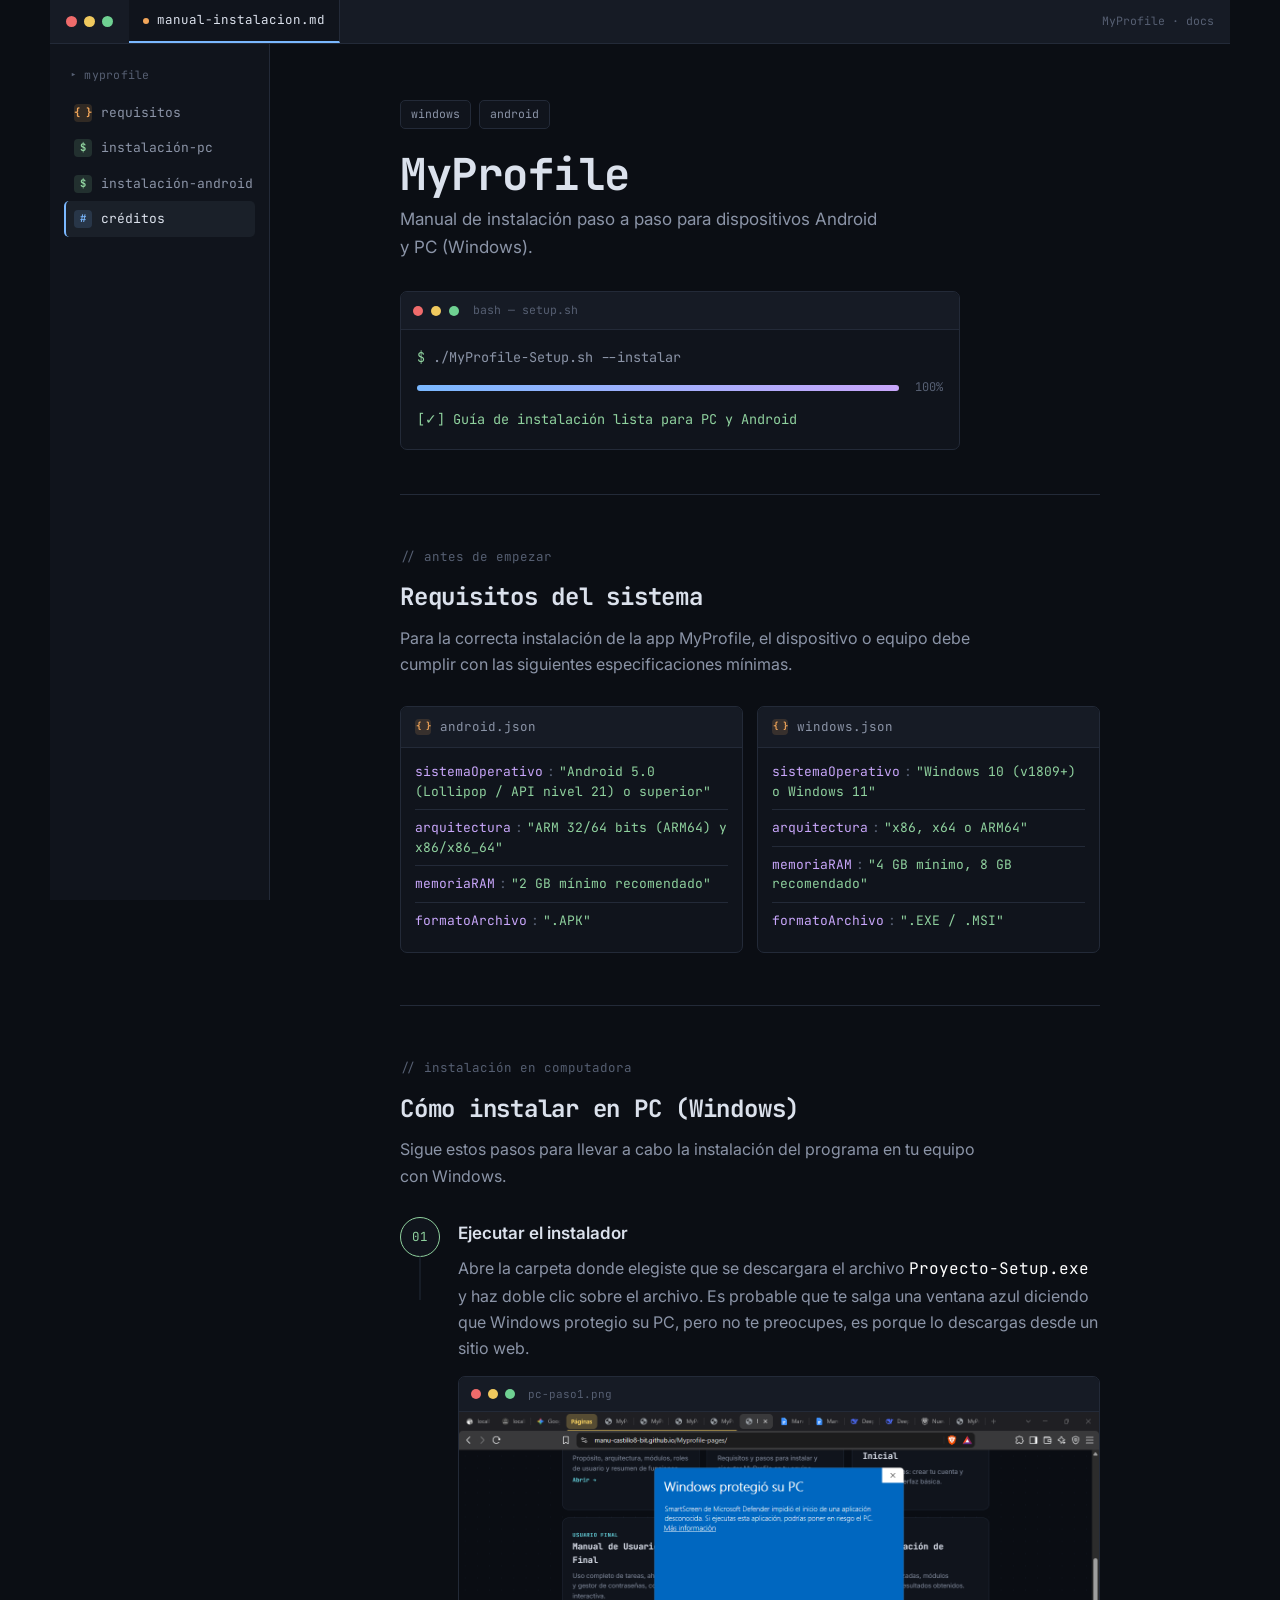
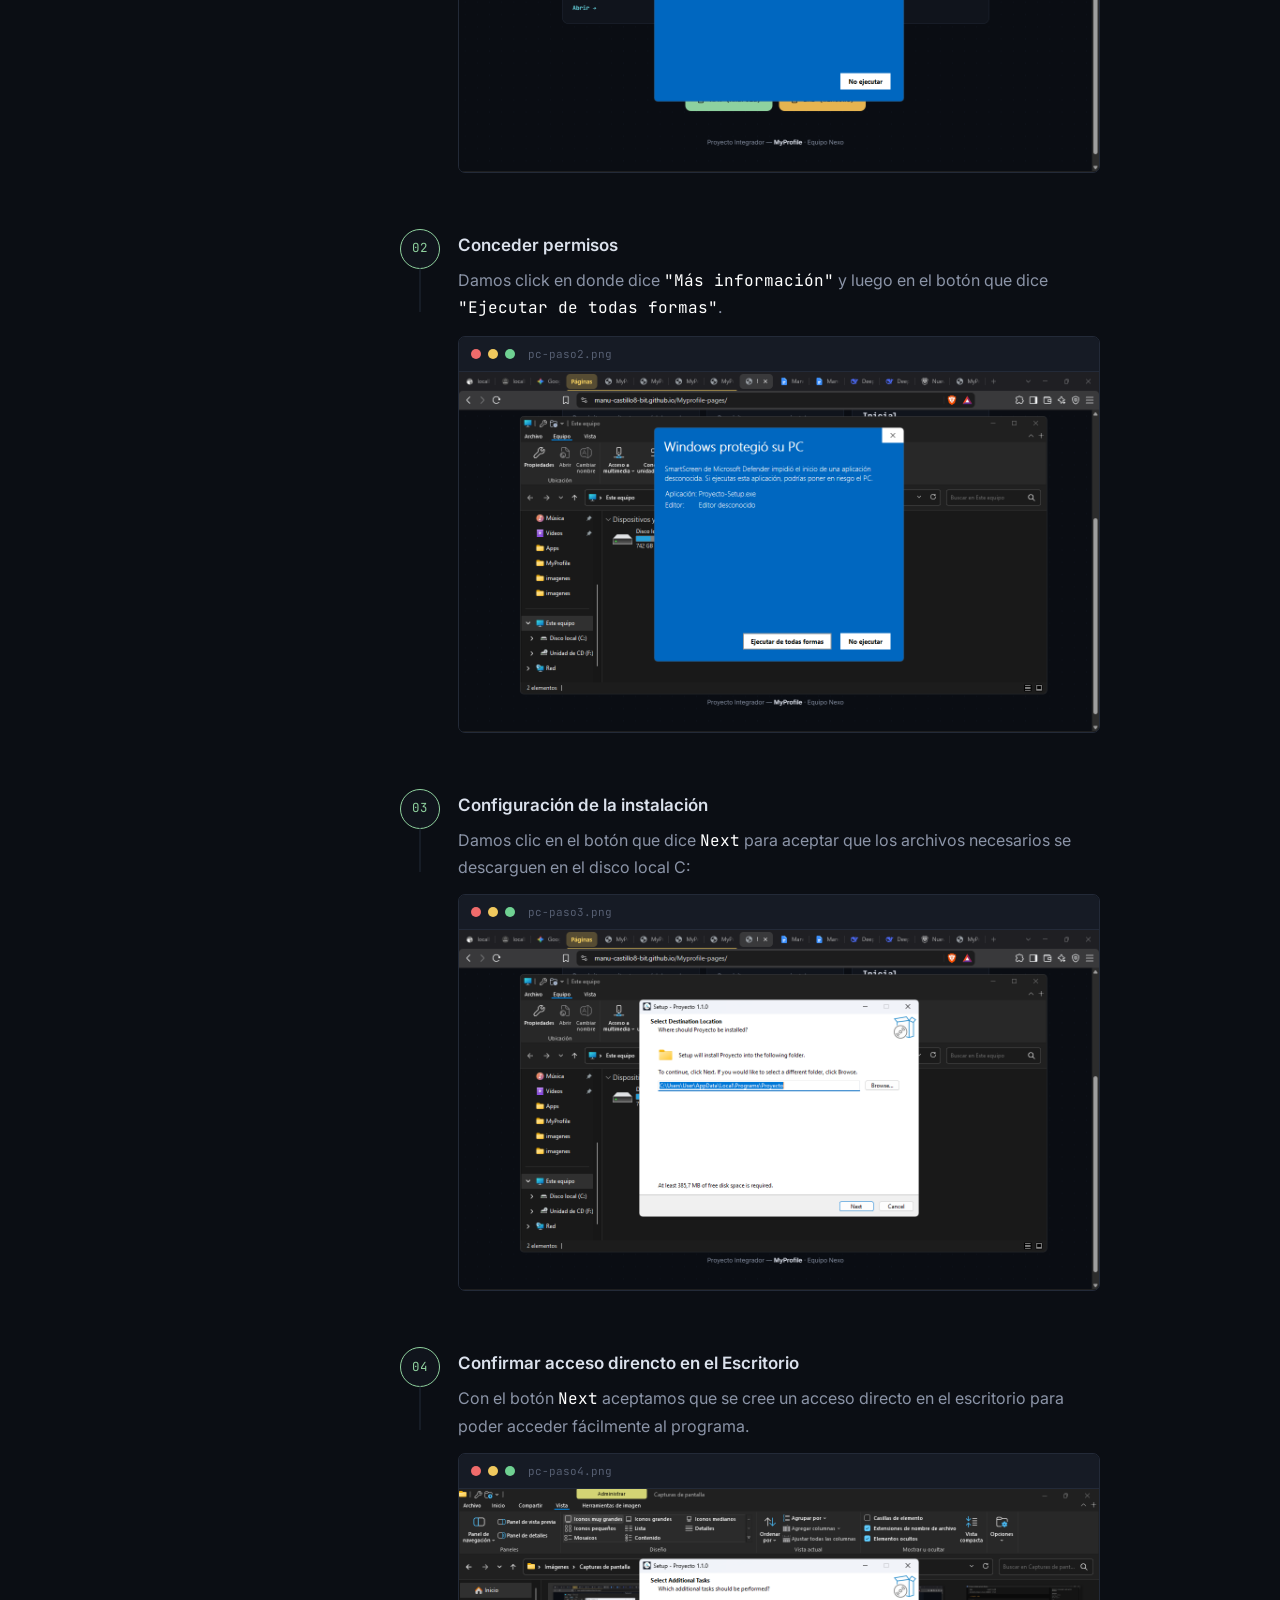
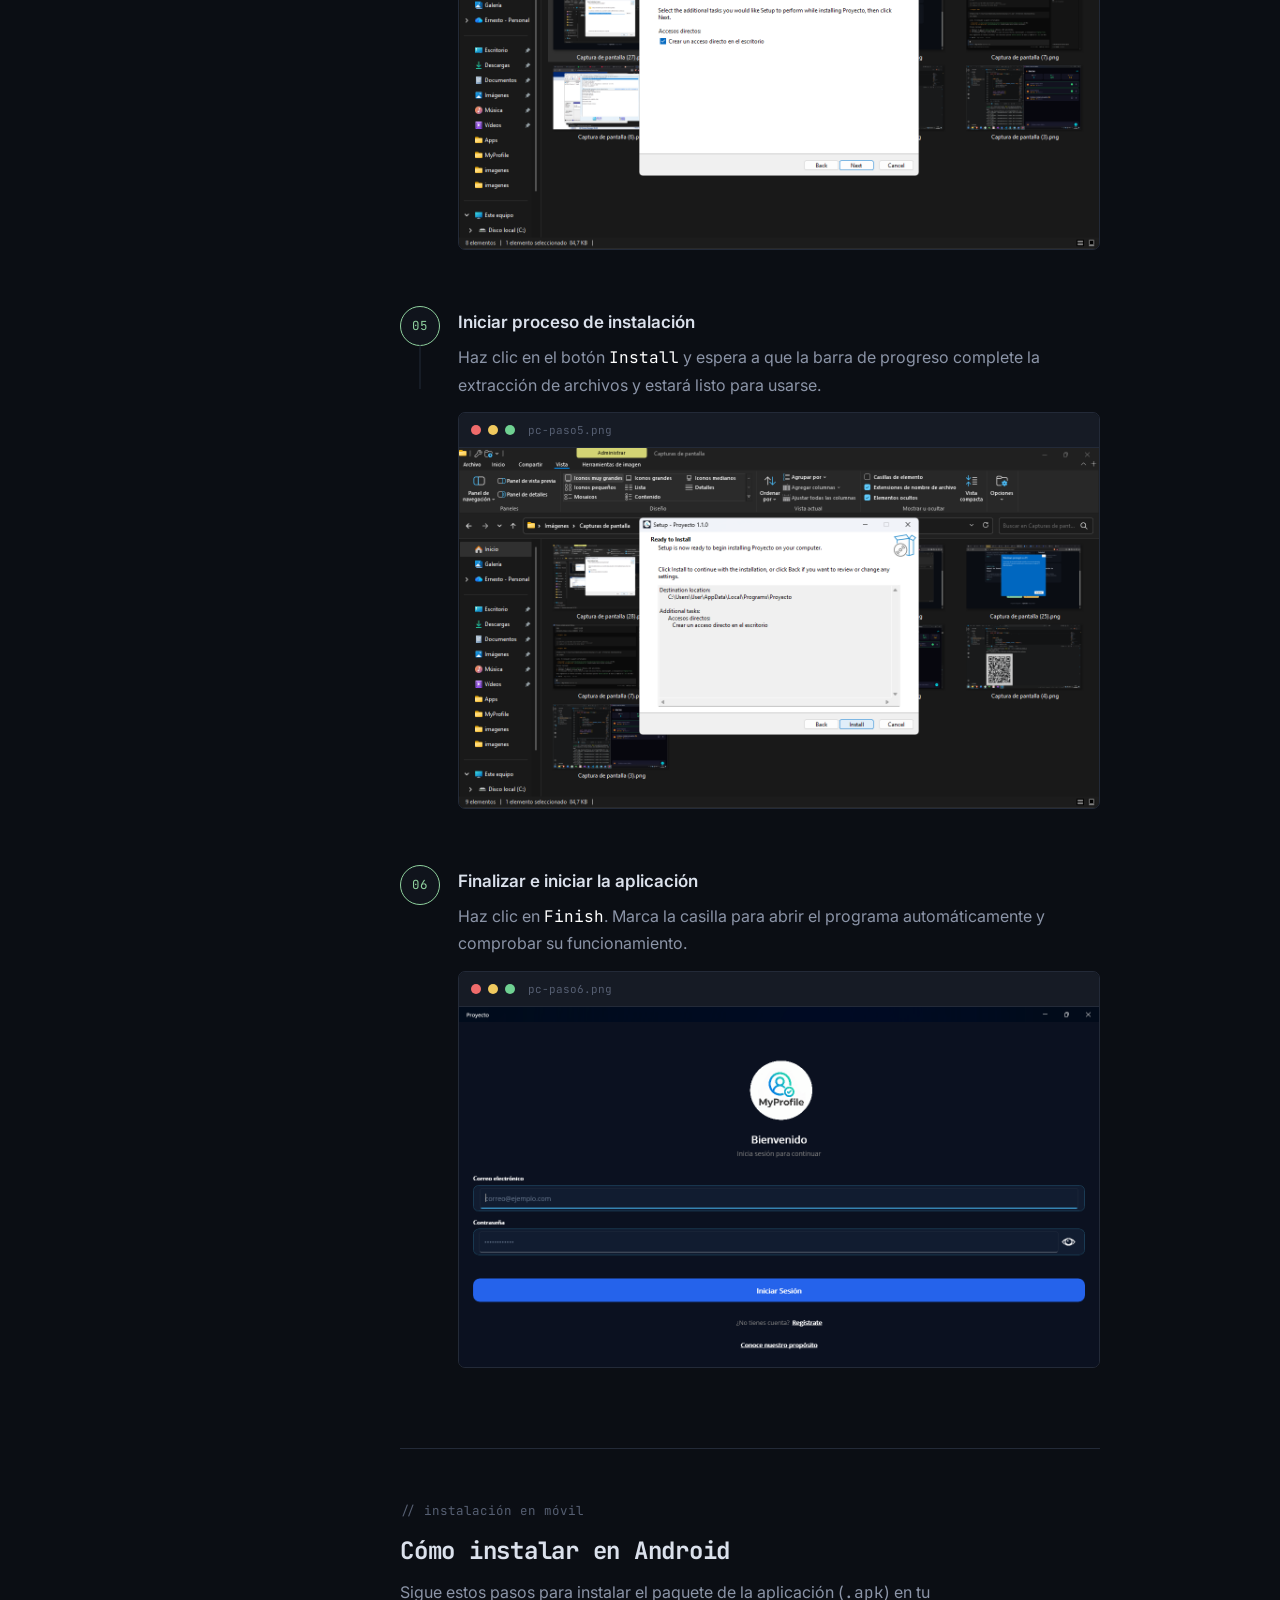
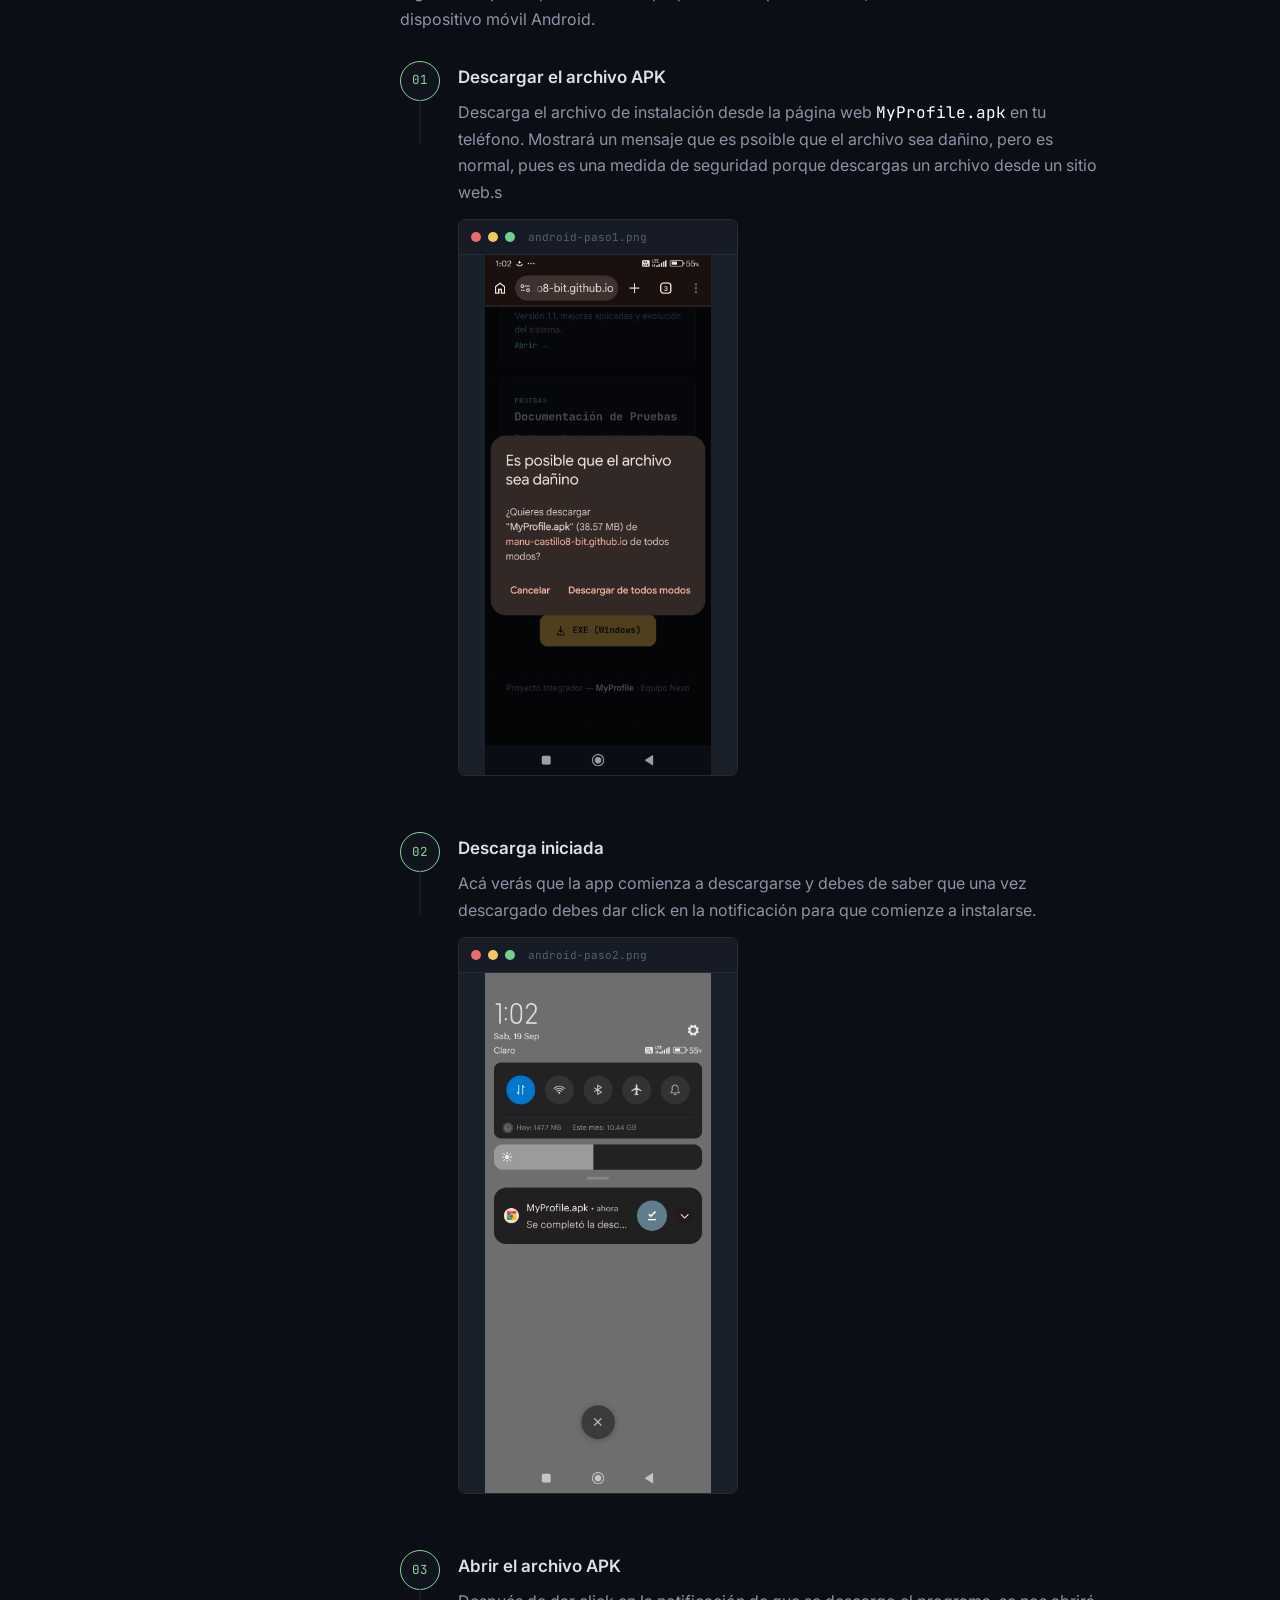
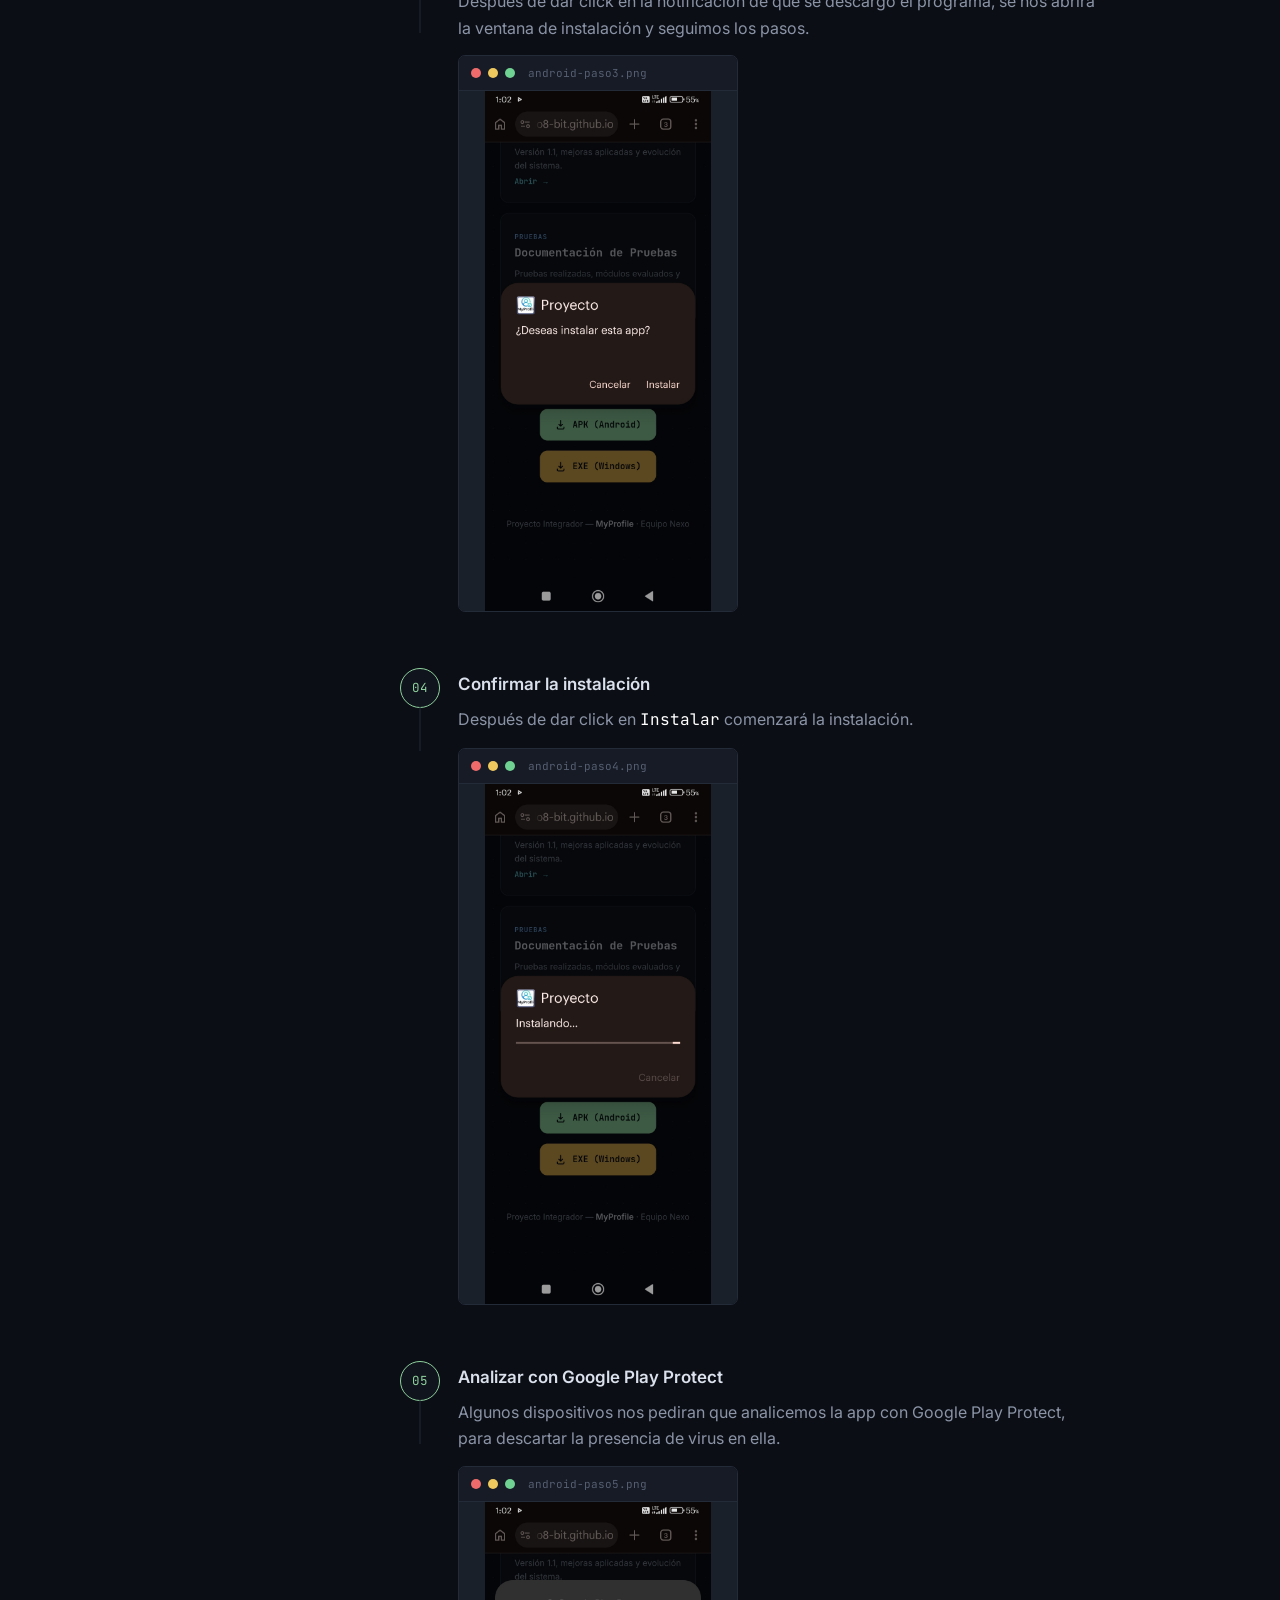
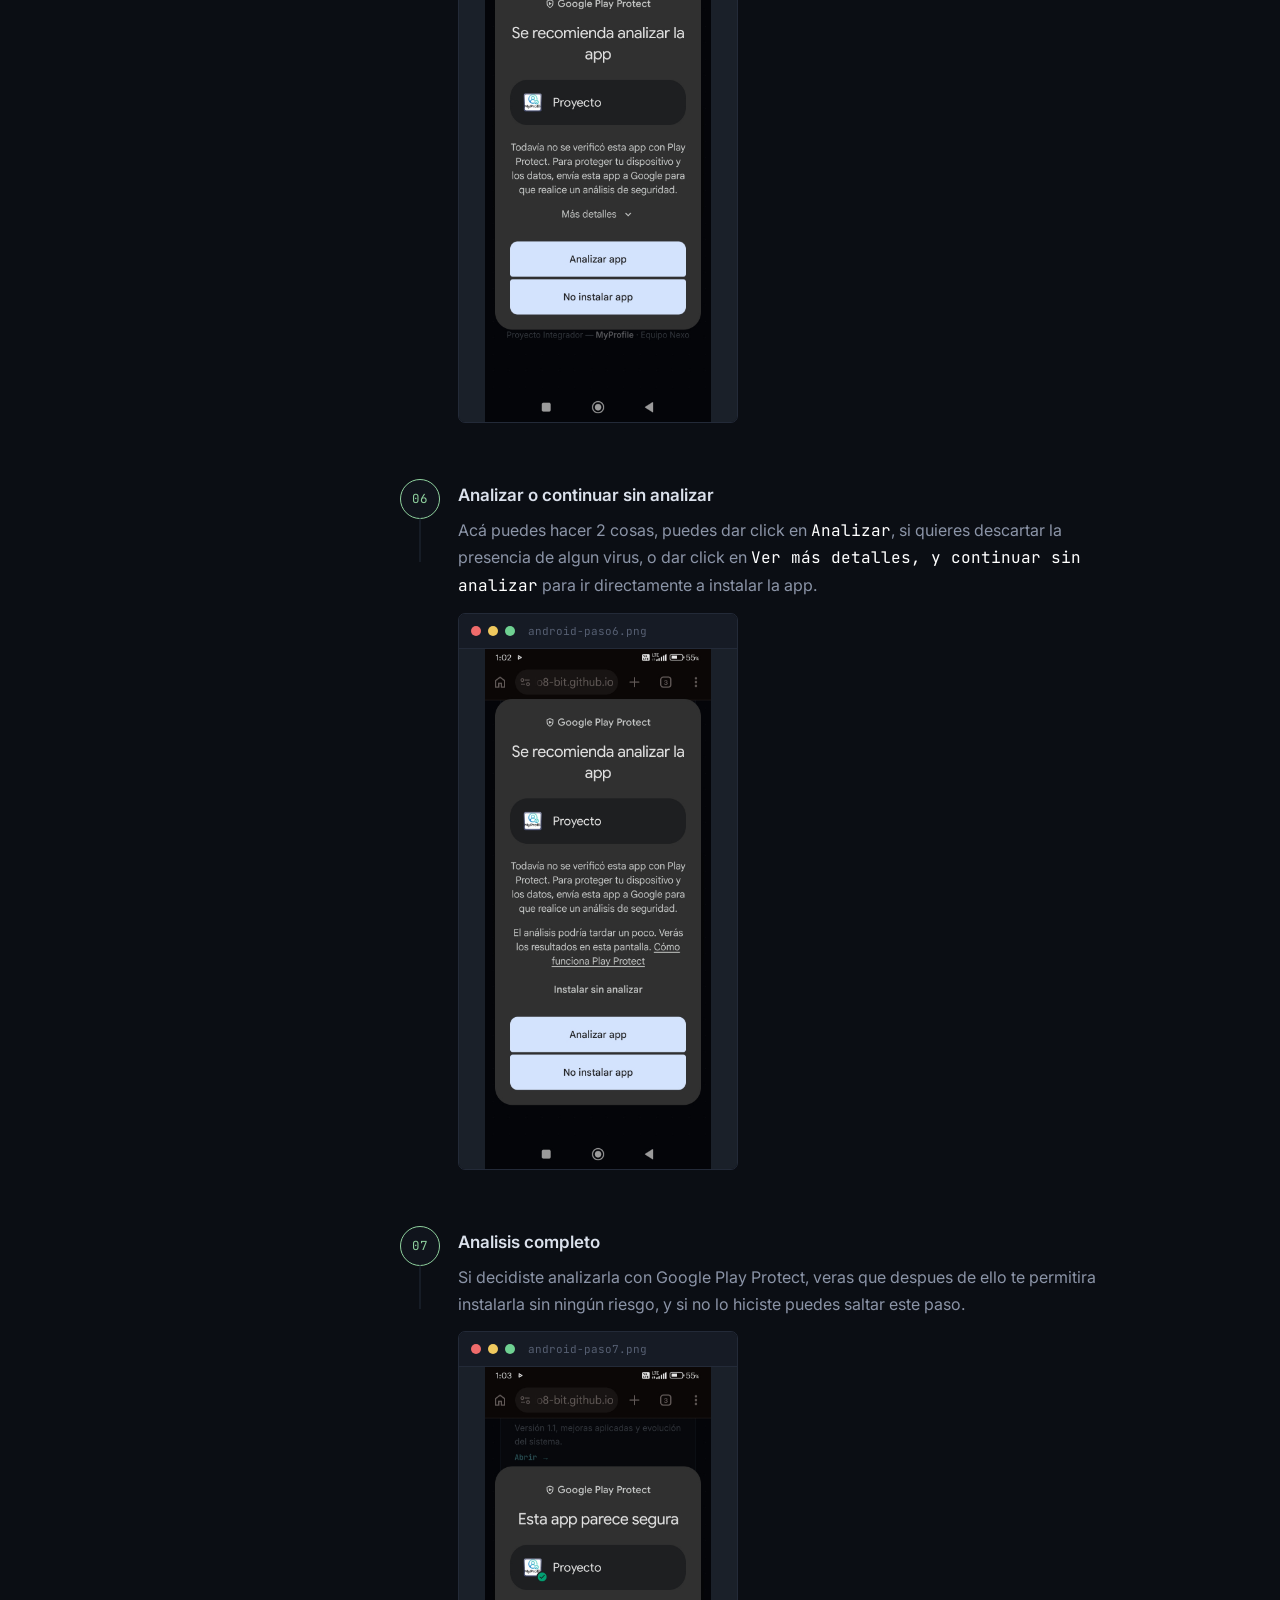
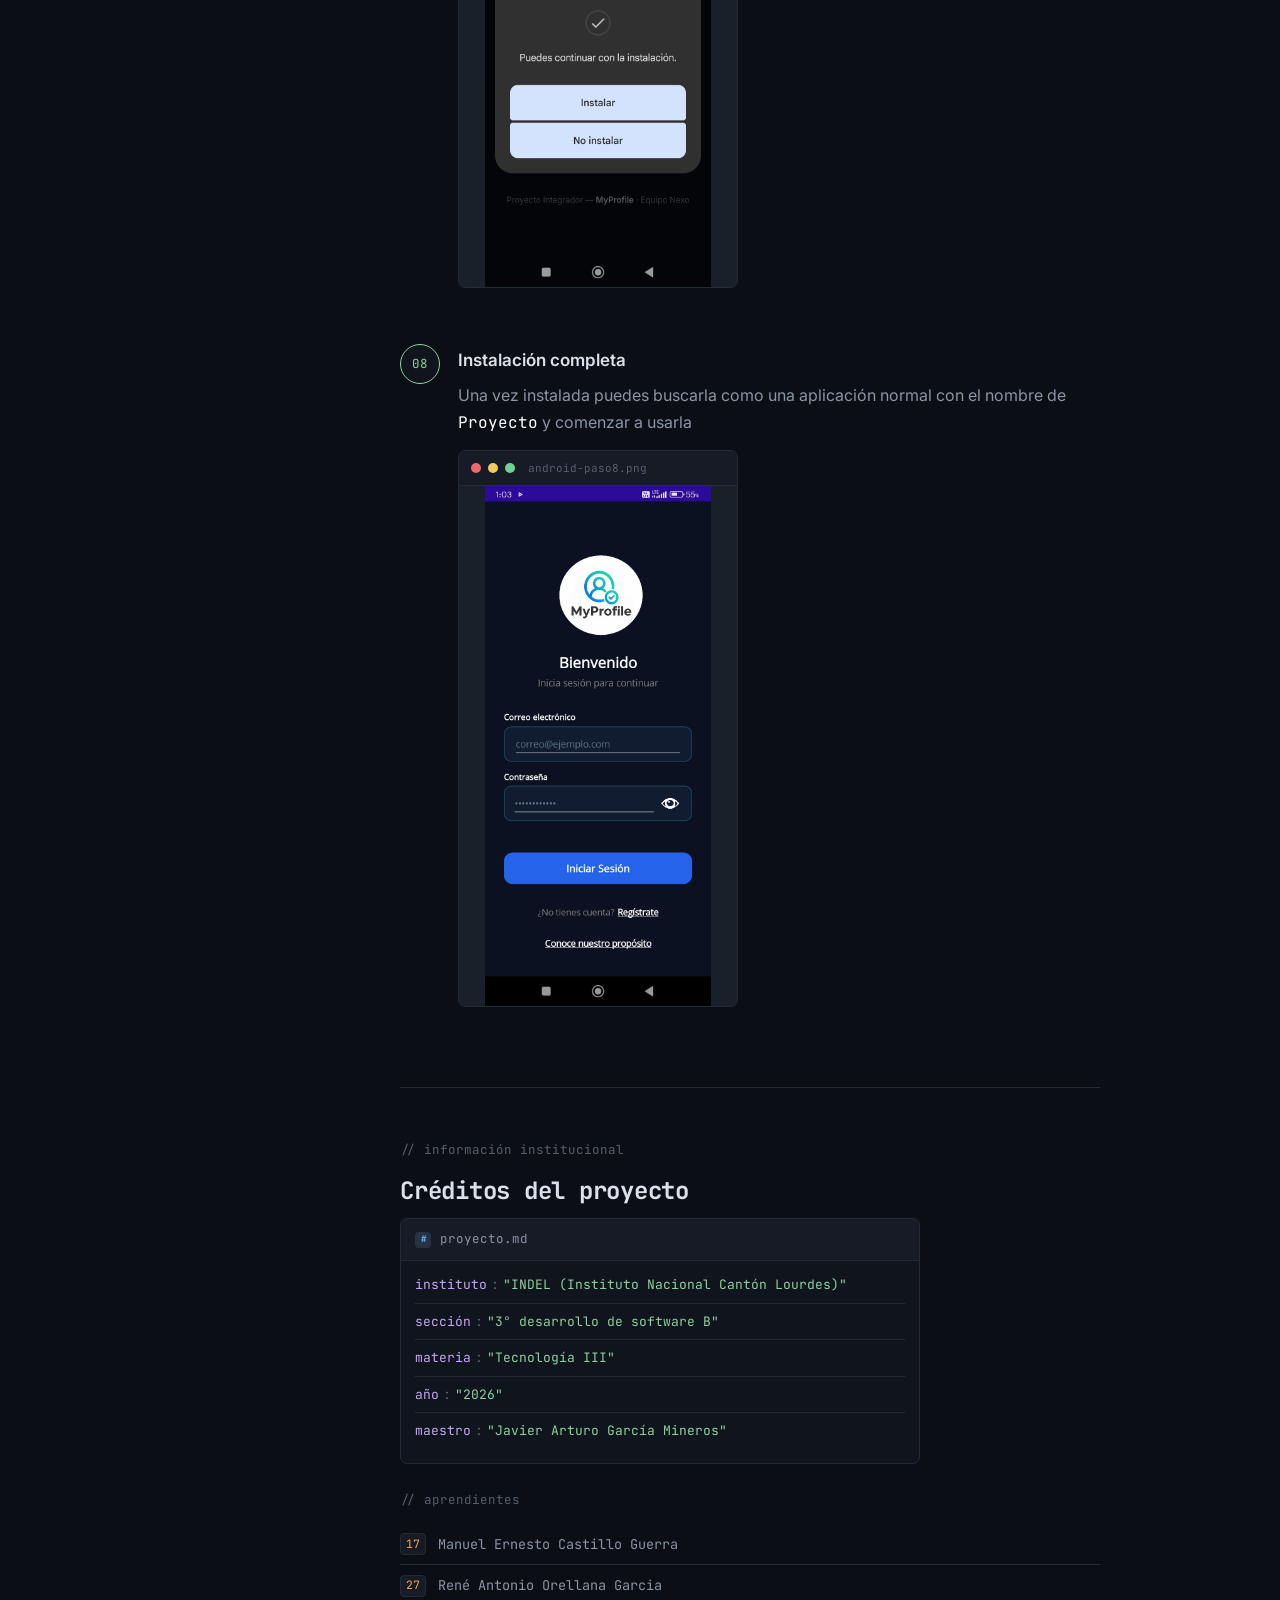
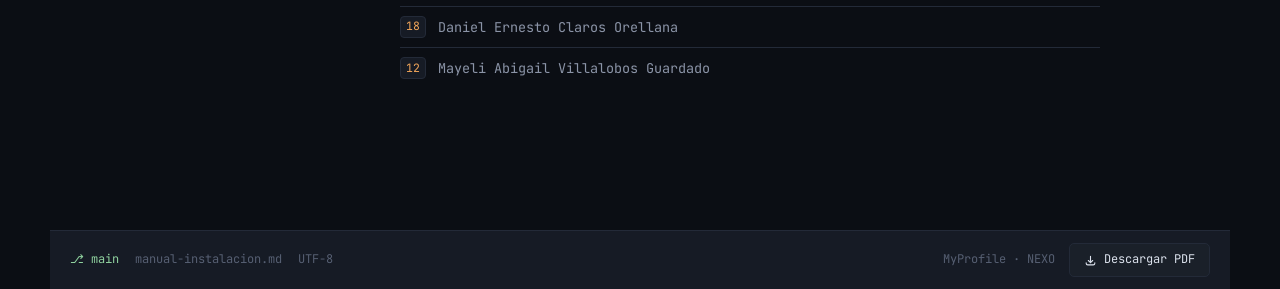
==== commit 7e2e0b1c: "cambio de página de inicio" ====
--- a/manual-instalacion/index.html
+++ b/manual-instalacion/index.html
@@ -363,6 +363,16 @@
   }
   .zoomable-img:hover{opacity:.92;}
 
+  /* ---- Ajuste para las capturas verticales de Android ---- */
+  #instalacion-android .shot {
+    max-width: 280px;
+    margin-top: 14px;
+  }
+  #instalacion-android .zoomable-img {
+    max-height: 520px;
+    object-fit: contain;
+  }
+
   /* ---- Lightbox Modal ---- */
   .modal{
     display:none;
@@ -620,10 +630,10 @@
               <div class="step-node"><span class="step-index">01</span></div>
               <div class="step-body">
                 <h4>Descargar el archivo APK</h4>
-                <p>Descarga el paquete de instalación <code style="color: white;">MyProfile.apk</code> en tu teléfono desde el enlace proporcionado o transfiérelo a la memoria del dispositivo.</p>
+                <p>Descarga el archivo de instalación desde la página web <code style="color: white;">MyProfile.apk</code> en tu teléfono. Mostrará un mensaje que es psoible que el archivo sea dañino, pero es normal, pues es una medida de seguridad porque descargas un archivo desde un sitio web.s</p>
                 <div class="shot">
                   <div class="shot-bar"><span class="tl red"></span><span class="tl yellow"></span><span class="tl green"></span><span class="shot-name">android-paso1.png</span></div>
-                  <img src="./imagenes/android-paso1.png" alt="Paso 1 Android: Descargar o ubicar archivo APK" class="zoomable-img" onclick="openModal(this)">
+                  <img src="./imagenes/android/1.jpeg" alt="Paso 1 Android: Descargar el archivo APK" class="zoomable-img" onclick="openModal(this)">
                 </div>
               </div>
             </div>
@@ -631,11 +641,11 @@
             <div class="step">
               <div class="step-node"><span class="step-index">02</span></div>
               <div class="step-body">
-                <h4>Permitir orígenes desconocidos</h4>
-                <p>Si es la primera vez que instalas una app fuera de Google Play, ve a <strong>Ajustes &gt; Seguridad</strong> (o activa la opción desde el navegador/administrador de archivos) para autorizar la instalación de fuentes desconocidas.</p>
+                <h4>Descarga iniciada</h4>
+                <p>Acá verás que la app comienza a descargarse y debes de saber que una vez descargado debes dar click en la notificación para que comienze a instalarse.</p>
                 <div class="shot">
                   <div class="shot-bar"><span class="tl red"></span><span class="tl yellow"></span><span class="tl green"></span><span class="shot-name">android-paso2.png</span></div>
-                  <img src="./imagenes/android-paso2.png" alt="Paso 2 Android: Habilitar orígenes desconocidos" class="zoomable-img" onclick="openModal(this)">
+                  <img src="./imagenes/android/2.jpeg" alt="Paso 2 Android: Descarga iniciada" class="zoomable-img" onclick="openModal(this)">
                 </div>
               </div>
             </div>
@@ -644,10 +654,10 @@
               <div class="step-node"><span class="step-index">03</span></div>
               <div class="step-body">
                 <h4>Abrir el archivo APK</h4>
-                <p>Abre el administrador de archivos de tu teléfono, dirígete a la carpeta <strong>Descargas</strong> y pulsa sobre el archivo <code>.apk</code>.</p>
+                <p>Después de dar click en la notificación de que se descargo el programa, se nos abrirá la ventana de instalación y seguimos los pasos.</p>
                 <div class="shot">
                   <div class="shot-bar"><span class="tl red"></span><span class="tl yellow"></span><span class="tl green"></span><span class="shot-name">android-paso3.png</span></div>
-                  <img src="./imagenes/android-paso3.png" alt="Paso 3 Android: Ejecutar el archivo APK" class="zoomable-img" onclick="openModal(this)">
+                  <img src="./imagenes/android/3.jpeg" alt="Paso 3 Android: Abrir el archivo APK" class="zoomable-img" onclick="openModal(this)">
                 </div>
               </div>
             </div>
@@ -656,10 +666,10 @@
               <div class="step-node"><span class="step-index">04</span></div>
               <div class="step-body">
                 <h4>Confirmar la instalación</h4>
-                <p>Aparecerá un mensaje emergente solicitando la confirmación. Pulsa sobre la opción <strong>Instalar</strong>.</p>
+                <p>Después de dar click en <code style="color: white;">Instalar</code> comenzará la instalación.</p>
                 <div class="shot">
                   <div class="shot-bar"><span class="tl red"></span><span class="tl yellow"></span><span class="tl green"></span><span class="shot-name">android-paso4.png</span></div>
-                  <img src="./imagenes/android-paso4.png" alt="Paso 4 Android: Confirmar botón de instalación" class="zoomable-img" onclick="openModal(this)">
+                  <img src="./imagenes/android/4.jpeg" alt="Paso 4 Android: Confirmar la instalación" class="zoomable-img" onclick="openModal(this)">
                 </div>
               </div>
             </div>
@@ -667,11 +677,47 @@
             <div class="step">
               <div class="step-node"><span class="step-index">05</span></div>
               <div class="step-body">
-                <h4>Abrir la aplicación</h4>
-                <p>Una vez completado el proceso, presiona <strong>Abrir</strong> para iniciar la aplicación MyProfile en tu dispositivo Android.</p>
+                <h4>Analizar con Google Play Protect</h4>
+                <p>Algunos dispositivos nos pediran que analicemos la app con Google Play Protect, para descartar la presencia de virus en ella.</p>
                 <div class="shot">
                   <div class="shot-bar"><span class="tl red"></span><span class="tl yellow"></span><span class="tl green"></span><span class="shot-name">android-paso5.png</span></div>
-                  <img src="./imagenes/android-paso5.png" alt="Paso 5 Android: Aplicación instalada y abierta" class="zoomable-img" onclick="openModal(this)">
+                  <img src="./imagenes/android/5.jpeg" alt="Paso 5 Android: Analizar con Google Play Protect" class="zoomable-img" onclick="openModal(this)">
+                </div>
+              </div>
+            </div>
+
+            <div class="step">
+              <div class="step-node"><span class="step-index">06</span></div>
+              <div class="step-body">
+                <h4>Analizar o continuar sin analizar</h4>
+                <p>Acá puedes hacer 2 cosas, puedes dar click en <code style="color:white;">Analizar</code>, si quieres descartar la presencia de algun virus, o dar click en <code style="color: white;">Ver más detalles, y continuar sin analizar</code> para ir directamente a instalar la app.  </p>
+                <div class="shot">
+                  <div class="shot-bar"><span class="tl red"></span><span class="tl yellow"></span><span class="tl green"></span><span class="shot-name">android-paso6.png</span></div>
+                  <img src="./imagenes/android/6.jpeg" alt="Paso 6 Android: Analizar o continuar sin analizar" class="zoomable-img" onclick="openModal(this)">
+                </div>
+              </div>
+            </div>
+
+            <div class="step">
+              <div class="step-node"><span class="step-index">07</span></div>
+              <div class="step-body">
+                <h4>Analisis completo</h4>
+                <p>Si decidiste analizarla con Google Play Protect, veras que despues de ello te permitira instalarla sin ningún riesgo, y si no lo hiciste puedes saltar este paso.</p>
+                <div class="shot">
+                  <div class="shot-bar"><span class="tl red"></span><span class="tl yellow"></span><span class="tl green"></span><span class="shot-name">android-paso7.png</span></div>
+                  <img src="./imagenes/android/7.jpeg" alt="Paso 7 Android: Analisis completo" class="zoomable-img" onclick="openModal(this)">
+                </div>
+              </div>
+            </div>
+
+            <div class="step">
+              <div class="step-node"><span class="step-index">08</span></div>
+              <div class="step-body">
+                <h4>Instalación completa</h4>
+                <p>Una vez instalada puedes buscarla como una aplicación normal con el nombre de <code style="color: white;">Proyecto</code> y comenzar a usarla</p>
+                <div class="shot">
+                  <div class="shot-bar"><span class="tl red"></span><span class="tl yellow"></span><span class="tl green"></span><span class="shot-name">android-paso8.png</span></div>
+                  <img src="./imagenes/android/8.jpeg" alt="Paso 8 Android: Instalación completa" class="zoomable-img" onclick="openModal(this)">
                 </div>
               </div>
             </div>
